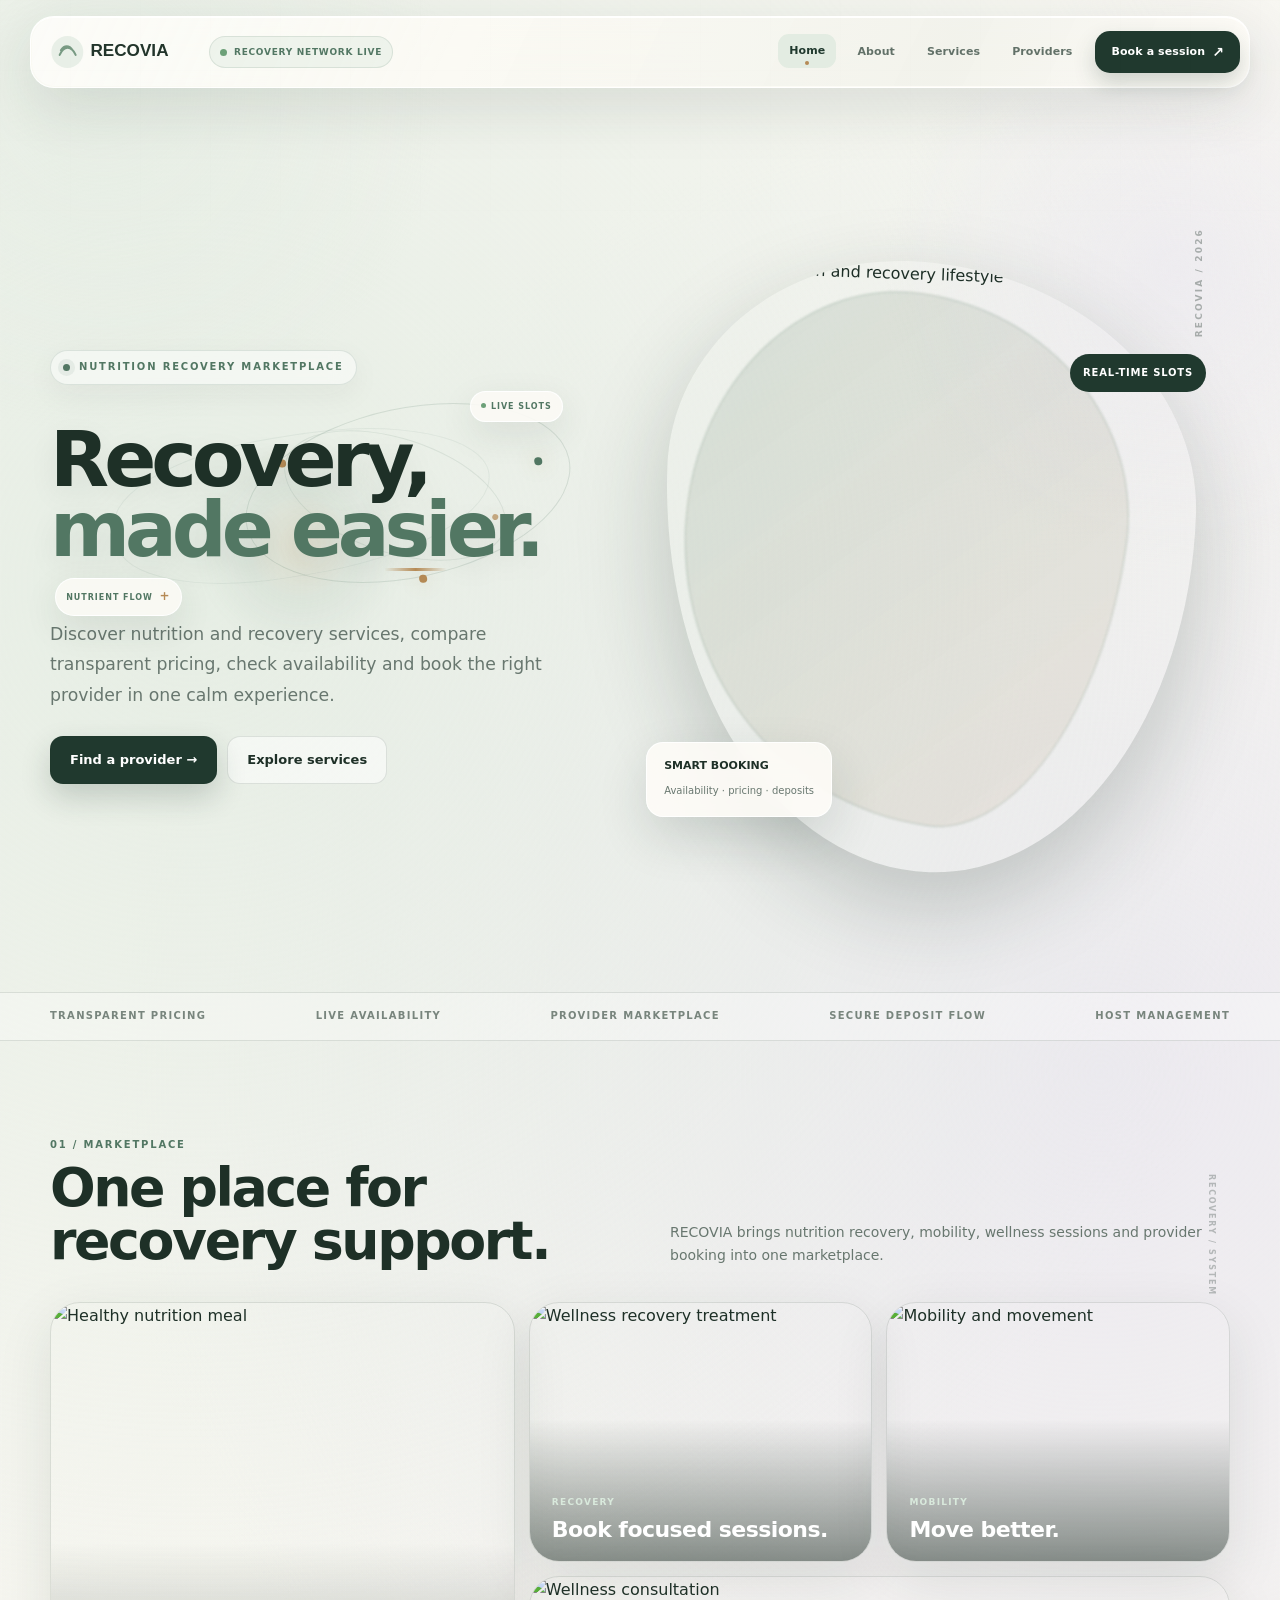
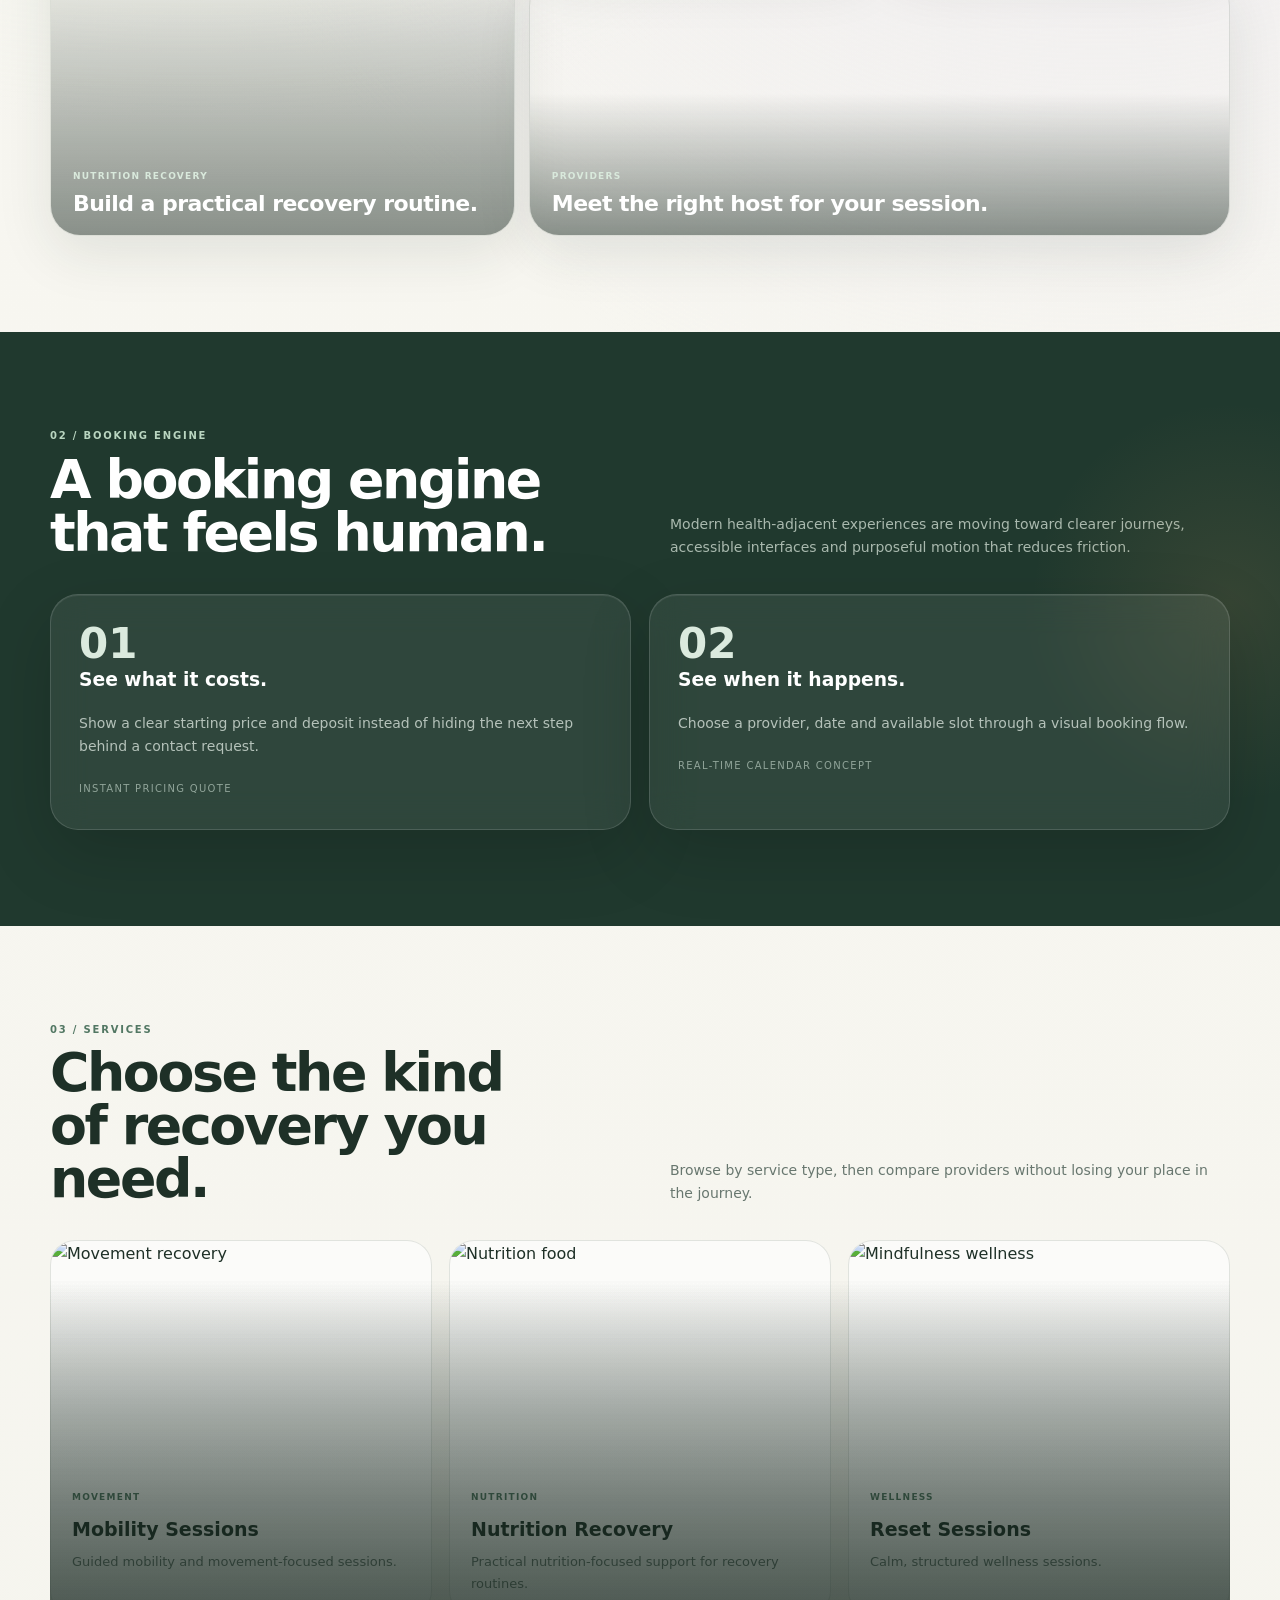
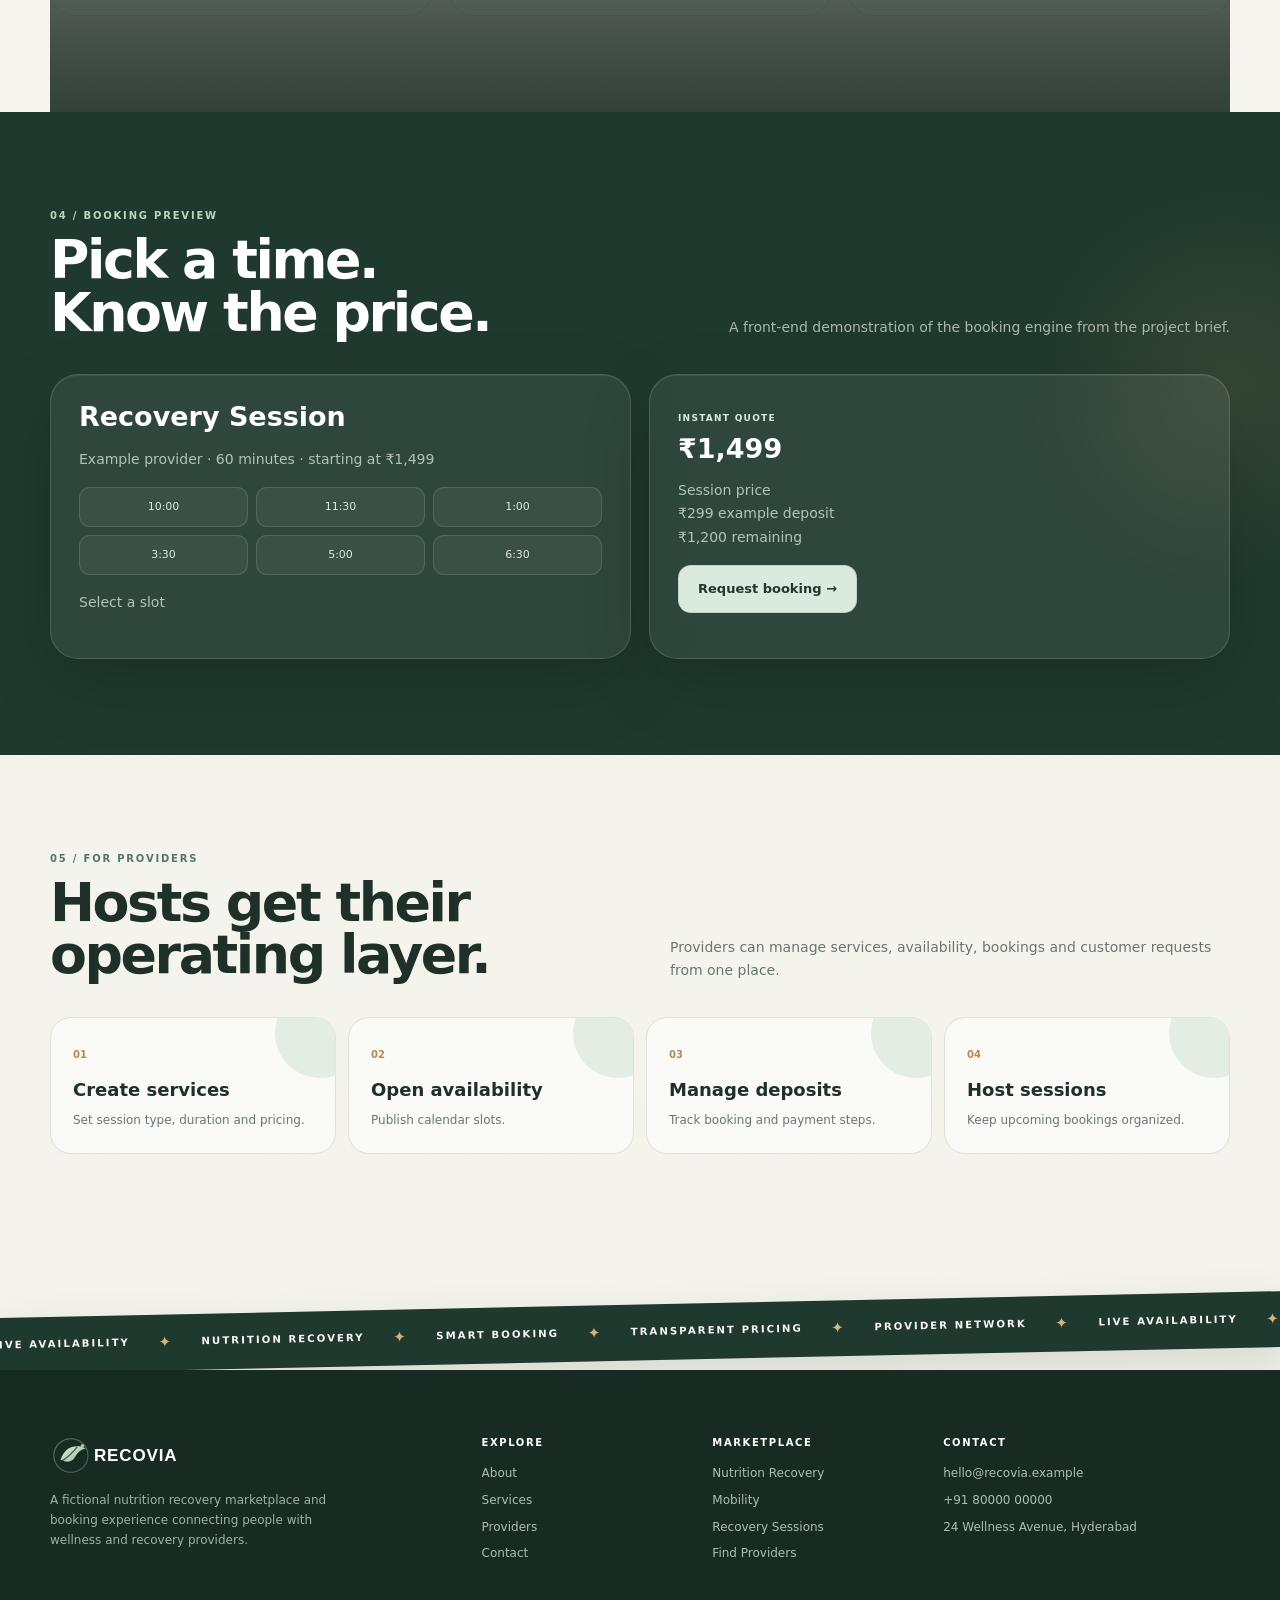
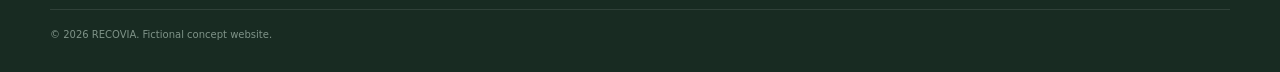
==== index.html @ e2fbcbd9 "first commit" ====
<!doctype html><html lang="en"><head><meta charset="utf-8"><meta name="viewport" content="width=device-width,initial-scale=1"><meta name="theme-color" content="#20392e"><link rel="icon" href="assets/favicon.svg"><link rel="stylesheet" href="assets/css/style.css"><title>RECOVIA — Nutrition Recovery Marketplace</title></head><body><header class="nav nav-modern"><a class="brand" href="index.html" aria-label="RECOVIA home"><img src="assets/logo.svg" alt="RECOVIA"></a><div class="nav-live"><span class="live-dot"></span><span>Recovery network live</span></div><button class="menu" aria-label="Open navigation" aria-expanded="false"><span></span><span></span><span></span></button><nav class="navlinks" aria-label="Primary navigation"><a href="index.html">Home</a><a href="about.html">About</a><a href="services.html">Services</a><a href="providers.html">Providers</a><a class="nav-cta" href="contact.html">Book a session <span>↗</span></a></nav></header><div class="scroll-progress" aria-hidden="true"><span></span></div><main>
<section class="container hero"><div class="hero-copy reveal"><div class="eyebrow">Nutrition Recovery Marketplace</div><div class="hero-title-wrap"><div class="h1-orbit orbit-one" aria-hidden="true"><i></i><i></i><i></i></div><div class="h1-orbit orbit-two" aria-hidden="true"><i></i><i></i></div><div class="h1-glow" aria-hidden="true"></div><div class="h1-float float-one" aria-hidden="true"><span class="mini-pulse"></span>LIVE SLOTS</div><div class="h1-float float-two" aria-hidden="true">NUTRIENT FLOW <b>+</b></div><h1><span class="line"><span class="word">Recovery,</span></span><span class="line"><span class="word">made <em>easier.</em></span></span></h1></div><p>Discover nutrition and recovery services, compare transparent pricing, check availability and book the right provider in one calm experience.</p><div class="actions"><a class="btn btn-primary" href="providers.html">Find a provider →</a><a class="btn btn-secondary" href="services.html">Explore services</a></div></div><div class="hero-visual reveal"><img class="hero-photo" src="https://images.unsplash.com/photo-1490645935967-10de6ba17061?auto=format&fit=crop&w=1800&q=88" alt="Healthy nutrition and recovery lifestyle"><div class="hero-badge"><b>SMART BOOKING</b><small>Availability · pricing · deposits</small></div><div class="hero-pill">REAL-TIME SLOTS</div></div></section>
<div class="trustbar"><div class="container trustrow"><span>Transparent pricing</span><span>Live availability</span><span>Provider marketplace</span><span>Secure deposit flow</span><span>Host management</span></div></div>
<section class="section container"><div class="section-head reveal"><div><div class="kicker">01 / Marketplace</div><h2>One place for<br>recovery support.</h2></div><p>RECOVIA brings nutrition recovery, mobility, wellness sessions and provider booking into one marketplace.</p></div><div class="bento"><article class="bento-card reveal"><img src="https://images.unsplash.com/photo-1512621776951-a57141f2eefd?auto=format&fit=crop&w=1500&q=88" alt="Healthy nutrition meal"><div class="bento-content"><span>NUTRITION RECOVERY</span><h3>Build a practical recovery routine.</h3></div></article><article class="bento-card reveal"><img src="https://images.unsplash.com/photo-1540555700478-4be289fbecef?auto=format&fit=crop&w=1500&q=88" alt="Wellness recovery treatment"><div class="bento-content"><span>RECOVERY</span><h3>Book focused sessions.</h3></div></article><article class="bento-card reveal"><img src="https://images.unsplash.com/photo-1518611012118-696072aa579a?auto=format&fit=crop&w=1500&q=88" alt="Mobility and movement"><div class="bento-content"><span>MOBILITY</span><h3>Move better.</h3></div></article><article class="bento-card reveal"><img src="https://images.unsplash.com/photo-1556761175-b413da4baf72?auto=format&fit=crop&w=1500&q=88" alt="Wellness consultation"><div class="bento-content"><span>PROVIDERS</span><h3>Meet the right host for your session.</h3></div></article></div></section>
<section class="section glass-section"><div class="container"><div class="section-head reveal"><div><div class="kicker">02 / Booking engine</div><h2>A booking engine<br>that feels human.</h2></div><p>Modern health-adjacent experiences are moving toward clearer journeys, accessible interfaces and purposeful motion that reduces friction.</p></div><div class="quote-grid"><article class="quote glass reveal"><strong>01</strong><h3>See what it costs.</h3><p>Show a clear starting price and deposit instead of hiding the next step behind a contact request.</p><small>Instant pricing quote</small></article><article class="quote glass reveal"><strong>02</strong><h3>See when it happens.</h3><p>Choose a provider, date and available slot through a visual booking flow.</p><small>Real-time calendar concept</small></article></div></div></section>
<section class="section container"><div class="section-head reveal"><div><div class="kicker">03 / Services</div><h2>Choose the kind<br>of recovery you need.</h2></div><p>Browse by service type, then compare providers without losing your place in the journey.</p></div><div class="service-grid"><article class="service reveal"><img src="https://images.unsplash.com/photo-1544367567-0f2fcb009e0b?auto=format&fit=crop&w=1500&q=88" alt="Movement recovery"><div class="service-body"><span class="tag">MOVEMENT</span><h3>Mobility Sessions</h3><p>Guided mobility and movement-focused sessions.</p></div></article><article class="service reveal"><img src="https://images.unsplash.com/photo-1498837167922-ddd27525d352?auto=format&fit=crop&w=1500&q=88" alt="Nutrition food"><div class="service-body"><span class="tag">NUTRITION</span><h3>Nutrition Recovery</h3><p>Practical nutrition-focused support for recovery routines.</p></div></article><article class="service reveal"><img src="https://images.unsplash.com/photo-1506126613408-eca07ce68773?auto=format&fit=crop&w=1500&q=88" alt="Mindfulness wellness"><div class="service-body"><span class="tag">WELLNESS</span><h3>Reset Sessions</h3><p>Calm, structured wellness sessions.</p></div></article></div></section>
<section class="section glass-section"><div class="container"><div class="section-head reveal"><div><div class="kicker">04 / Booking preview</div><h2>Pick a time.<br>Know the price.</h2></div><p>A front-end demonstration of the booking engine from the project brief.</p></div><div class="booking"><div class="booking-card glass reveal"><h3>Recovery Session</h3><p>Example provider · 60 minutes · starting at ₹1,499</p><div class="slot-grid"><button class="slot" data-time="10:00 AM">10:00</button><button class="slot" data-time="11:30 AM">11:30</button><button class="slot" data-time="1:00 PM">1:00</button><button class="slot" data-time="3:30 PM">3:30</button><button class="slot" data-time="5:00 PM">5:00</button><button class="slot" data-time="6:30 PM">6:30</button></div><p data-selected-slot>Select a slot</p></div><div class="booking-card glass reveal"><span class="tag" style="color:#dbeade">INSTANT QUOTE</span><h3>₹1,499</h3><p>Session price<br>₹299 example deposit<br>₹1,200 remaining</p><a class="btn" style="background:#dbeade;color:#20392e" href="contact.html">Request booking →</a></div></div></div></section>
<section class="section container"><div class="section-head reveal"><div><div class="kicker">05 / For providers</div><h2>Hosts get their<br>operating layer.</h2></div><p>Providers can manage services, availability, bookings and customer requests from one place.</p></div><div class="process"><div class="process-card reveal"><b>01</b><h3>Create services</h3><p>Set session type, duration and pricing.</p></div><div class="process-card reveal"><b>02</b><h3>Open availability</h3><p>Publish calendar slots.</p></div><div class="process-card reveal"><b>03</b><h3>Manage deposits</h3><p>Track booking and payment steps.</p></div><div class="process-card reveal"><b>04</b><h3>Host sessions</h3><p>Keep upcoming bookings organized.</p></div></div></section><section class="motion-ticker" aria-label="RECOVIA marketplace highlights"><div class="ticker-track"><span>LIVE AVAILABILITY</span><b>✦</b><span>NUTRITION RECOVERY</span><b>✦</b><span>SMART BOOKING</span><b>✦</b><span>TRANSPARENT PRICING</span><b>✦</b><span>PROVIDER NETWORK</span><b>✦</b><span>LIVE AVAILABILITY</span><b>✦</b><span>NUTRITION RECOVERY</span><b>✦</b><span>SMART BOOKING</span><b>✦</b><span>TRANSPARENT PRICING</span><b>✦</b></div></section></main><footer class="footer"><div class="container footer-grid"><div><img src="assets/logo-footer.svg" alt="RECOVIA"><p>A fictional nutrition recovery marketplace and booking experience connecting people with wellness and recovery providers.</p></div><div><h4>Explore</h4><a href="about.html">About</a><a href="services.html">Services</a><a href="providers.html">Providers</a><a href="contact.html">Contact</a></div><div><h4>Marketplace</h4><a href="services.html">Nutrition Recovery</a><a href="services.html">Mobility</a><a href="services.html">Recovery Sessions</a><a href="providers.html">Find Providers</a></div><div><h4>Contact</h4><a href="mailto:hello@recovia.example">hello@recovia.example</a><a href="tel:+918000000000">+91 80000 00000</a><a href="contact.html">24 Wellness Avenue, Hyderabad</a></div></div><div class="container copyright">© 2026 RECOVIA. Fictional concept website.</div></footer><script src="assets/js/app.js"></script></body></html>
---- assets/css/style.css ----
:root{--ink:#1e3027;--muted:#68776f;--paper:#f7f6f0;--white:#fffdf8;--sage:#dfeadf;--green:#527763;--deep:#20392e;--gold:#b58a55;--lav:#e8e5ef;--line:rgba(30,48,39,.12);--shadow:0 24px 70px rgba(43,58,49,.14)}
*{box-sizing:border-box;margin:0;padding:0}html{scroll-behavior:smooth}body{font-family:Inter,system-ui,sans-serif;background:var(--paper);color:var(--ink);line-height:1.65;overflow-x:hidden}body:before{content:"";position:fixed;inset:0;z-index:-1;background:radial-gradient(circle at 8% 10%,#dfeadf66,transparent 24%),radial-gradient(circle at 92% 30%,#e8e5ef88,transparent 22%)}a{text-decoration:none;color:inherit}img{display:block;max-width:100%}button,input,textarea{font:inherit}.container{width:min(1180px,calc(100% - 40px));margin:auto}
main{padding-top:112px}.hero{min-height:calc(100vh - 112px);display:grid;grid-template-columns:.93fr 1.07fr;align-items:center;gap:55px;padding:48px 0 72px}.eyebrow,.kicker{font-size:10px;letter-spacing:.18em;text-transform:uppercase;font-weight:900;color:var(--green)}.eyebrow{display:inline-flex;gap:8px;align-items:center;margin-bottom:18px}.eyebrow:before{content:"";width:27px;height:1px;background:var(--gold)}.hero h1{font-size:clamp(46px,6vw,79px);line-height:.93;letter-spacing:-.065em;font-weight:900;max-width:620px}.hero h1 .line{display:block;overflow:hidden}.hero h1 .line span{display:inline-block;animation:wordIn 1s cubic-bezier(.18,.78,.24,1) both}.hero h1 .line:nth-child(2) span{animation-delay:.12s;color:var(--green)}@keyframes wordIn{from{opacity:0;transform:translateY(90px) rotateX(-35deg)}to{opacity:1;transform:none}}.hero-copy>p{max-width:560px;color:var(--muted);font-size:16px;margin:23px 0 26px}.actions{display:flex;gap:10px;flex-wrap:wrap}.btn{min-height:48px;border:1px solid var(--line);border-radius:13px;padding:0 19px;display:inline-flex;align-items:center;justify-content:center;font-size:13px;font-weight:850;cursor:pointer;transition:.28s}.btn-primary{background:var(--deep);color:#fff;box-shadow:0 13px 30px #20392e33}.btn-secondary{background:#ffffff88}.btn:hover{transform:translateY(-3px);box-shadow:0 15px 32px #2b3a311f}
.hero-visual{height:570px;position:relative;display:flex;align-items:center;justify-content:center}.hero-photo{width:79%;height:520px;object-fit:cover;border-radius:42% 42% 18px 18px;box-shadow:var(--shadow);transform:rotate(2deg);animation:heroFloat 6s ease-in-out infinite}.hero-visual:before{content:"";position:absolute;width:73%;height:86%;border:1px solid #52776340;border-radius:42% 42% 18px 18px;transform:rotate(-5deg);animation:frameFloat 7s ease-in-out infinite}.hero-badge{position:absolute;left:3%;bottom:55px;background:#fffdf8d9;backdrop-filter:blur(16px);border:1px solid #ffffffdd;padding:14px 17px;border-radius:17px;box-shadow:var(--shadow);animation:badgeFloat 5s ease-in-out infinite}.hero-badge b{display:block;font-size:11px}.hero-badge small{color:var(--muted);font-size:10px}.hero-pill{position:absolute;right:4%;top:15%;padding:11px 13px;border-radius:999px;background:var(--deep);color:#fff;font-size:10px;font-weight:800;letter-spacing:.08em;animation:badgeFloat 5s ease-in-out infinite reverse}@keyframes heroFloat{50%{transform:rotate(-1deg) translateY(-10px) scale(1.012)}}@keyframes frameFloat{50%{transform:rotate(2deg) translateY(7px)}}@keyframes badgeFloat{50%{transform:translateY(-9px)}}
.trustbar{border-block:1px solid var(--line);padding:15px 0;background:#ffffff4d}.trustrow{display:flex;justify-content:space-between;gap:20px;flex-wrap:wrap}.trustrow span{font-size:10px;letter-spacing:.13em;text-transform:uppercase;color:#78857d;font-weight:850}
.section{padding:96px 0;position:relative}.section-head{display:flex;justify-content:space-between;align-items:end;gap:35px;margin-bottom:35px}.section h2{font-size:clamp(31px,4.2vw,55px);line-height:.98;letter-spacing:-.055em;margin-top:9px}.section-head p{max-width:460px;color:var(--muted);font-size:14px}
.bento{display:grid;grid-template-columns:1.15fr .85fr .85fr;grid-template-rows:260px 260px;gap:15px}.bento-card{position:relative;border-radius:27px;overflow:hidden;border:1px solid var(--line);box-shadow:0 16px 50px #2b3a3114;transition:.5s}.bento-card:first-child{grid-row:span 2}.bento-card:nth-child(4){grid-column:2/4}.bento-card img{width:100%;height:100%;object-fit:cover;transition:.8s}.bento-card:hover img{transform:scale(1.065)}.bento-card:after{content:"";position:absolute;inset:0;background:linear-gradient(180deg,transparent 30%,#14251db8)}.bento-content{position:absolute;z-index:2;left:22px;right:22px;bottom:20px;color:white}.bento-content span,.tag{font-size:9px;letter-spacing:.14em;font-weight:900}.bento-content span{color:#d9e9dc}.bento-content h3{font-size:22px;line-height:1.05;margin-top:5px}.bento-card:hover{transform:translateY(-6px)}
.glass-section{background:var(--deep);color:white;overflow:hidden}.glass-section .kicker{color:#b9d5c0}.glass-section .section-head p{color:#a9b9ae}.glass{border:1px solid #ffffff24;background:#ffffff12;backdrop-filter:blur(18px);border-radius:28px;box-shadow:inset 0 1px #ffffff14,0 24px 70px #00000029}.quote-grid,.booking{display:grid;grid-template-columns:1fr 1fr;gap:18px}.quote,.booking-card{padding:28px}.quote strong{font-size:42px;display:block;color:#dbeade;line-height:1}.quote p,.booking-card p{color:#b5c2ba;font-size:14px;margin:16px 0}.quote small{color:#91a59a;font-size:10px;text-transform:uppercase;letter-spacing:.13em}.booking-card h3{font-size:27px;line-height:1.05}.slot-grid{display:grid;grid-template-columns:repeat(3,1fr);gap:8px}.slot{border:1px solid #ffffff22;background:#ffffff0d;color:#dfe8e1;border-radius:11px;padding:10px;text-align:center;font-size:11px;cursor:pointer;transition:.25s}.slot:hover,.slot.selected{background:#dbeade;color:var(--deep);border-color:#dbeade;transform:translateY(-2px)}
.service-grid,.provider-grid{display:grid;grid-template-columns:repeat(3,1fr);gap:17px}.service,.provider{overflow:hidden;border-radius:25px;border:1px solid var(--line);background:#ffffff99;transition:.38s}.service:hover,.provider:hover{transform:translateY(-7px);box-shadow:var(--shadow)}.service img,.provider img{width:100%;height:220px;object-fit:cover;transition:.7s}.provider img{height:240px}.service:hover img,.provider:hover img{transform:scale(1.045)}.service-body,.provider-body{padding:21px}.service-body h3,.provider h3{font-size:19px}.service-body p,.provider-body p{font-size:13px;color:var(--muted);margin-top:6px}.tag{display:inline-flex;color:var(--green);margin-bottom:9px}.provider-top{display:flex;justify-content:space-between;gap:10px}.rating{font-size:11px;color:var(--gold);font-weight:900}.chips{display:flex;gap:6px;flex-wrap:wrap}.chip{padding:5px 8px;border-radius:999px;background:var(--sage);color:var(--green);font-size:9px;font-weight:850}
.process{display:grid;grid-template-columns:repeat(4,1fr);gap:12px}.process-card{padding:22px;border:1px solid var(--line);border-radius:21px;background:#ffffff88}.process-card b{color:var(--gold);font-size:10px}.process-card h3{font-size:18px;margin:9px 0 6px}.process-card p{color:var(--muted);font-size:12px}
.page-hero{padding:62px 0 70px;text-align:center;position:relative}.page-hero h1{font-size:clamp(43px,6vw,73px);line-height:.94;letter-spacing:-.06em}.page-hero h1 em{font-style:normal;color:var(--green)}.page-hero p{max-width:650px;margin:18px auto 0;color:var(--muted);font-size:15px}.quote-large{display:grid;grid-template-columns:1.1fr .9fr;gap:22px;align-items:stretch}.quote-photo{min-height:400px;border-radius:30px;overflow:hidden}.quote-photo img{width:100%;height:100%;object-fit:cover}.quote-copy{padding:35px}.quote-copy blockquote{font-size:29px;line-height:1.1;letter-spacing:-.04em}.quote-copy p{color:var(--muted);font-size:13px;margin:18px 0}
.contact-grid{display:grid;grid-template-columns:.8fr 1.2fr;gap:20px}.contact-box,.form-box{background:#ffffff99;border:1px solid var(--line);border-radius:26px;padding:28px}.contact-item{padding:17px 0;border-bottom:1px solid var(--line)}.contact-item:last-child{border:0}.contact-item small{display:block;color:var(--green);font-size:9px;text-transform:uppercase;letter-spacing:.15em;font-weight:900}.contact-item p{font-size:13px;margin-top:3px}.form{display:grid;grid-template-columns:1fr 1fr;gap:12px}.field{display:grid;gap:6px}.field.full{grid-column:1/-1}.field label{font-size:11px;font-weight:800}.field input,.field textarea{width:100%;border:1px solid var(--line);background:#fffdf8;border-radius:12px;padding:12px 13px;color:var(--ink);outline:none;font-size:13px}.field textarea{min-height:140px;resize:vertical}.field input:focus,.field textarea:focus{border-color:var(--green);box-shadow:0 0 0 3px #5277631a}.map{height:290px;margin-top:20px;border-radius:24px;overflow:hidden;border:1px solid var(--line)}.map iframe{width:100%;height:100%;border:0;filter:saturate(.7)}
.footer{background:#182b22;color:#fff;padding:65px 0 28px;position:relative;overflow:hidden}.footer-grid{display:grid;grid-template-columns:1.4fr .7fr .7fr 1fr;gap:30px;position:relative;z-index:2}.footer img{width:154px;height:auto;display:block;filter:none}.footer p{color:#9fb0a5;font-size:12px;max-width:300px;margin-top:15px}.footer h4{font-size:10px;text-transform:uppercase;letter-spacing:.16em;margin-bottom:13px}.footer a{display:block;color:#aebdb4;font-size:12px;margin:7px 0}.footer a:hover{color:white}.copyright{border-top:1px solid #ffffff1a;margin-top:38px;padding-top:17px;color:#7f9388;font-size:10px;position:relative;z-index:2}12%{opacity:.6}55%{transform:translate(25px,-430px) scale(1)}100%{transform:translate(-35px,-760px) scale(1.15);opacity:0}}
.reveal{opacity:0;transform:translateY(35px);transition:opacity .8s cubic-bezier(.2,.8,.2,1),transform .8s cubic-bezier(.2,.8,.2,1)}.reveal.visible{opacity:1;transform:none}.from-left{transform:translateX(-65px)}.from-right{transform:translateX(65px)}.from-left.visible,.from-right.visible{transform:none}.notice{display:none;margin-top:12px;padding:11px;border-radius:10px;background:var(--sage);color:var(--green);font-size:12px}
@media(max-width:950px){.navlinks{display:none;position:absolute;top:78px;left:0;right:0;flex-direction:column;align-items:stretch;padding:9px;background:#fffdf8f5;backdrop-filter:blur(18px);border:1px solid var(--line);border-radius:18px}.navlinks.open{display:flex;animation:drop .3s ease}.navlinks a{text-align:center}.menu{display:block}.hero{grid-template-columns:1fr;gap:10px}.hero-visual{height:450px}.bento{grid-template-columns:1fr 1fr;grid-template-rows:260px 220px 220px}.bento-card:first-child{grid-row:span 2}.bento-card:nth-child(4){grid-column:1/3}.service-grid,.provider-grid{grid-template-columns:1fr 1fr}.booking,.quote-large{grid-template-columns:1fr}.process{grid-template-columns:1fr 1fr}.footer-grid{grid-template-columns:1fr 1fr}.contact-grid{grid-template-columns:1fr 1fr}@keyframes drop{from{opacity:0;transform:translateY(-8px) scale(.98)}to{opacity:1;transform:none}}}
@media(max-width:620px){.container{width:calc(100% - 26px)}.nav{height:62px;top:8px}.brand img{width:127px}.hero{padding-top:25px}.hero h1{font-size:clamp(41px,13vw,59px)}.hero-copy>p{font-size:14px}.hero-visual{height:350px}.hero-photo{height:320px;width:86%}.hero-badge{left:0;bottom:15px}.hero-pill{right:0;top:9%}.section{padding:70px 0}.section-head{display:block}.section-head p{margin-top:14px}.bento{grid-template-columns:1fr;grid-template-rows:300px 210px 210px 210px}.bento-card:first-child{grid-row:auto}.bento-card:nth-child(4){grid-column:auto}.quote-grid,.service-grid,.provider-grid,.process,.contact-grid{grid-template-columns:1fr}.slot-grid{grid-template-columns:repeat(2,1fr)}.quote-photo{min-height:300px}.form{grid-template-columns:1fr}.field.full{grid-column:auto}.footer-grid{grid-template-columns:1fr}.actions .btn{width:100%}.page-hero{padding:45px 0 55px}.page-hero h1{font-size:44px}.trustrow{justify-content:flex-start}.trustrow span{font-size:9px}}
@media(prefers-reduced-motion:reduce){*,*:before,*:after{animation-duration:.001ms!important;animation-iteration-count:1!important;scroll-behavior:auto!important;transition-duration:.001ms!important}}

/* 2026 TRENDING FLOATING NAVIGATION */
.nav{position:fixed;z-index:1000;top:16px;left:50%;transform:translateX(-50%);width:min(1220px,calc(100% - 30px));min-height:72px;padding:8px 9px 8px 18px;background:rgba(255,253,248,.76);backdrop-filter:blur(26px) saturate(145%);-webkit-backdrop-filter:blur(26px) saturate(145%);border:1px solid rgba(255,255,255,.9);border-radius:24px;display:flex;align-items:center;gap:18px;box-shadow:0 18px 60px rgba(30,48,39,.12),inset 0 1px 0 rgba(255,255,255,.9);transition:background .35s,box-shadow .35s,transform .35s}
.nav:before{content:"";position:absolute;inset:1px;border-radius:23px;pointer-events:none;background:linear-gradient(115deg,rgba(255,255,255,.55),transparent 35%,rgba(82,119,99,.08) 75%,transparent);opacity:.8}
.nav:hover{box-shadow:0 22px 70px rgba(30,48,39,.16),inset 0 1px 0 rgba(255,255,255,.95)}
.brand{position:relative;z-index:2;display:flex;align-items:center;flex:0 0 auto}.brand img{width:142px;display:block}
.nav-live{position:relative;z-index:2;display:inline-flex;align-items:center;gap:7px;padding:8px 10px;border:1px solid rgba(82,119,99,.14);border-radius:999px;background:rgba(223,234,223,.48);color:#527763;font-size:9px;font-weight:900;letter-spacing:.08em;text-transform:uppercase;white-space:nowrap}.live-dot{width:7px;height:7px;border-radius:50%;background:#6ca078;box-shadow:0 0 0 0 rgba(108,160,120,.45);animation:livePulse 1.8s infinite}@keyframes livePulse{70%{box-shadow:0 0 0 7px rgba(108,160,120,0)}100%{box-shadow:0 0 0 0 rgba(108,160,120,0)}}
.navlinks{position:relative;z-index:2;margin-left:auto;display:flex;align-items:center;gap:4px}.navlinks a{position:relative;isolation:isolate;display:inline-flex;align-items:center;gap:7px;padding:11px 14px;border-radius:14px;color:#627168;font-size:11px;font-weight:850;letter-spacing:.01em;transition:color .25s,background .25s,transform .25s}.navlinks a:before{content:"";position:absolute;inset:3px;border-radius:11px;background:rgba(223,234,223,.82);transform:scale(.72);opacity:0;transition:.28s cubic-bezier(.2,.8,.2,1);z-index:-1}.navlinks a:hover,.navlinks a.active{color:var(--deep)!important;transform:translateY(-1px)}.navlinks a:hover:before,.navlinks a.active:before{transform:scale(1);opacity:1}.navlinks a:after{content:"";position:absolute;left:50%;bottom:6px;width:4px;height:4px;border-radius:50%;background:var(--gold);transform:translateX(-50%) scale(0);transition:.28s}.navlinks a:hover:after,.navlinks a.active:after{transform:translateX(-50%) scale(1)}
.navlinks .nav-cta{margin-left:5px;color:#fff!important;padding:12px 16px;border-radius:15px;background:var(--deep);color:#fff;box-shadow:0 10px 22px rgba(32,57,46,.2);overflow:hidden}.navlinks .nav-cta:before{inset:0;background:linear-gradient(110deg,transparent 20%,rgba(255,255,255,.15) 50%,transparent 80%);transform:translateX(-120%);opacity:1}.navlinks .nav-cta:hover:before{transform:translateX(120%);transition:transform .65s}.navlinks .nav-cta:hover{color:#fff!important}.navlinks .nav-cta:after{display:none}.nav-cta span{font-size:14px;line-height:1;transition:transform .25s}.nav-cta:hover span{transform:translate(2px,-2px)}
.menu{position:relative;z-index:3;display:none;width:43px;height:43px;border:1px solid var(--line);border-radius:13px;background:rgba(255,255,255,.72);cursor:pointer;padding:10px}.menu span{display:block;width:20px;height:1.5px;background:var(--deep);margin:4px auto;transition:.3s}.menu.open span:nth-child(1){transform:translateY(5.5px) rotate(45deg)}.menu.open span:nth-child(2){opacity:0;transform:scaleX(0)}.menu.open span:nth-child(3){transform:translateY(-5.5px) rotate(-45deg)}
/* Hero motion system: orbiting recovery signals + content-aware motion */
.hero-title-wrap{position:relative;width:min(700px,100%);isolation:isolate}.hero-title-wrap h1{position:relative;z-index:3}.hero-title-wrap h1 em{font-style:normal;color:var(--green);display:inline-block;position:relative}.hero-title-wrap h1 em:after{content:"";position:absolute;left:0;right:0;bottom:-5px;height:3px;border-radius:9px;background:linear-gradient(90deg,transparent,var(--gold),transparent);transform:scaleX(.25);animation:underlineBreath 2.8s ease-in-out infinite}@keyframes underlineBreath{50%{transform:scaleX(1);opacity:.65}}
.h1-glow{position:absolute;width:210px;height:210px;left:28%;top:20%;border-radius:50%;background:radial-gradient(circle,rgba(181,138,85,.16),rgba(82,119,99,.07) 38%,transparent 70%);filter:blur(6px);animation:glowDrift 7s ease-in-out infinite;z-index:-1}@keyframes glowDrift{50%{transform:translate(70px,-24px) scale(1.2);opacity:.65}}
.h1-orbit{position:absolute;z-index:1;border:1px solid rgba(82,119,99,.17);border-radius:50%;pointer-events:none}.h1-orbit i{position:absolute;width:8px;height:8px;border-radius:50%;background:var(--gold);box-shadow:0 0 18px rgba(181,138,85,.35)}.orbit-one{width:330px;height:170px;right:0;top:5px;transform:rotate(-12deg);animation:orbitTilt 9s linear infinite}.orbit-one i:nth-child(1){left:13%;top:15%}.orbit-one i:nth-child(2){right:8%;top:45%;background:var(--green)}.orbit-one i:nth-child(3){left:48%;bottom:-4%}.orbit-two{width:230px;height:115px;right:12%;top:35px;transform:rotate(18deg);opacity:.7;animation:orbitTilt 7s linear infinite reverse}.orbit-two i:first-child{right:4%;top:38%;width:6px;height:6px}.orbit-two i:last-child{left:25%;bottom:-3%;width:5px;height:5px;background:var(--green)}@keyframes orbitTilt{50%{transform:rotate(10deg) translateY(-8px)}100%{transform:rotate(-12deg)}}
.h1-float{position:absolute;z-index:4;padding:8px 10px;border:1px solid rgba(255,255,255,.9);border-radius:999px;background:rgba(255,253,248,.74);backdrop-filter:blur(14px);box-shadow:0 12px 35px rgba(43,58,49,.1);font-size:8px;letter-spacing:.12em;font-weight:900;color:var(--green);white-space:nowrap}.float-one{right:2%;top:-12px;animation:floatA 4.8s ease-in-out infinite}.float-two{left:1%;bottom:-20px;animation:floatB 5.6s ease-in-out infinite}.float-two b{font-size:12px;margin-left:3px;color:var(--gold)}.mini-pulse{display:inline-block;width:5px;height:5px;background:#6ca078;border-radius:50%;margin-right:5px;vertical-align:1px;animation:livePulse 1.5s infinite}@keyframes floatA{50%{transform:translateY(-10px) rotate(2deg)}}@keyframes floatB{50%{transform:translateY(8px) rotate(-2deg)}}
.hero h1 .line .word{will-change:transform;animation:heroWordIn 1s cubic-bezier(.18,.78,.24,1) both}.hero h1 .line:nth-child(2) .word{animation-delay:.14s}@keyframes heroWordIn{0%{opacity:0;transform:translateY(100%) rotateX(-35deg) scale(.96);filter:blur(8px)}65%{opacity:1;transform:translateY(-5%) rotateX(2deg) scale(1.01);filter:blur(0)}100%{opacity:1;transform:none}}
@media(max-width:950px){.nav-live{display:none}.nav{width:calc(100% - 24px);top:9px;min-height:64px;padding:7px 8px 7px 14px;border-radius:20px}.brand img{width:130px}.menu{display:block;margin-left:auto}.navlinks{display:none;position:absolute;top:73px;left:0;right:0;margin:0;padding:8px;background:rgba(255,253,248,.9);backdrop-filter:blur(22px);border:1px solid rgba(255,255,255,.9);border-radius:19px;box-shadow:0 20px 55px rgba(30,48,39,.15);flex-direction:column;align-items:stretch;gap:3px}.navlinks.open{display:flex;animation:navDrop .32s cubic-bezier(.2,.8,.2,1)}.navlinks a{justify-content:center;padding:12px}.navlinks .nav-cta{margin:4px 0 0}.navlinks a:before{inset:2px}@keyframes navDrop{from{opacity:0;transform:translateY(-10px) scale(.98)}to{opacity:1;transform:none}}.hero-title-wrap{width:100%}.orbit-one{right:-3%;width:260px;height:140px}.orbit-two{right:6%;width:190px;height:95px}.float-one{right:0;top:-14px}.float-two{left:0;bottom:-18px}}
@media(max-width:620px){.nav{width:calc(100% - 16px);border-radius:18px}.brand img{width:122px}.menu{width:40px;height:40px}.navlinks{top:68px}.hero-title-wrap{padding-bottom:14px}.h1-glow{width:150px;height:150px;left:25%;top:25%}.orbit-one{width:190px;height:105px;right:-4%;top:8px}.orbit-two{width:150px;height:80px;right:8%;top:25px}.orbit-one i,.orbit-two i{width:5px;height:5px}.float-one{font-size:7px;top:-20px}.float-two{font-size:7px;bottom:-12px}.hero h1 .line .word{animation-duration:.85s}}
@media(prefers-reduced-motion:reduce){.h1-orbit,.h1-glow,.h1-float,.hero h1 .line .word,.hero-title-wrap h1 em:after,.live-dot{animation:none!important}.hero h1 .line .word{opacity:1;transform:none;filter:none}}

/* =========================================================
   RECOVIA MOTION / EDITORIAL REFINEMENT — inspired by the
   expressive motion principles showcased at Adobe MAX 2026,
   reinterpreted for a nutrition + recovery marketplace.
   ========================================================= */
:root{--motion-ease:cubic-bezier(.16,1,.3,1);--motion-soft:cubic-bezier(.22,.8,.2,1)}
body{background-image:radial-gradient(circle at 15% 12%,rgba(223,234,223,.72),transparent 26%),radial-gradient(circle at 86% 22%,rgba(232,229,239,.75),transparent 25%),linear-gradient(180deg,#f8f7f2 0%,#f7f6f0 45%,#f3f3ec 100%)}
body:after{content:"";position:fixed;inset:0;pointer-events:none;z-index:9998;opacity:.045;background-image:linear-gradient(rgba(30,48,39,.12) 1px,transparent 1px),linear-gradient(90deg,rgba(30,48,39,.12) 1px,transparent 1px);background-size:70px 70px;mask-image:linear-gradient(to bottom,black,transparent 80%)}
.scroll-progress{position:fixed;z-index:1100;top:0;left:0;width:100%;height:3px;pointer-events:none;background:transparent}.scroll-progress span{display:block;width:0;height:100%;background:linear-gradient(90deg,var(--gold),var(--green),#9ebfa7);box-shadow:0 0 14px rgba(82,119,99,.35);transition:width .08s linear}
.nav{transition:top .45s var(--motion-ease),width .45s var(--motion-ease),min-height .45s var(--motion-ease),padding .45s var(--motion-ease),border-radius .45s var(--motion-ease),box-shadow .45s var(--motion-ease),background .45s var(--motion-ease)}
.nav.scrolled{top:9px;width:min(1080px,calc(100% - 32px));min-height:60px;padding-top:5px;padding-bottom:5px;border-radius:19px;background:rgba(255,253,248,.88);box-shadow:0 18px 55px rgba(30,48,39,.15)}
.nav.scrolled .brand img{width:128px}.nav.scrolled .navlinks a{padding-top:9px;padding-bottom:9px}
/* Editorial hero */
.hero{min-height:calc(100vh - 20px);align-items:center;padding-top:110px;padding-bottom:80px;position:relative}
.hero:before{content:"RECOVIA / 2026";position:absolute;top:116px;right:2%;font-size:9px;letter-spacing:.24em;font-weight:900;color:rgba(30,48,39,.34);writing-mode:vertical-rl;transform:rotate(180deg)}
.hero-copy{position:relative;z-index:4}.hero-copy .eyebrow{display:inline-flex;align-items:center;gap:9px;border:1px solid rgba(82,119,99,.16);background:rgba(255,255,255,.48);backdrop-filter:blur(12px);padding:8px 12px;border-radius:999px;box-shadow:0 10px 30px rgba(30,48,39,.05);animation:eyebrowIn .8s var(--motion-ease) both}.hero-copy .eyebrow:before{content:"";width:7px;height:7px;border-radius:50%;background:var(--green);box-shadow:0 0 0 5px rgba(82,119,99,.09);animation:livePulse 1.9s infinite}@keyframes eyebrowIn{from{opacity:0;transform:translateY(12px);filter:blur(6px)}to{opacity:1;transform:none;filter:none}}
.hero-title-wrap{padding:22px 0 30px}.hero h1{letter-spacing:-.065em;line-height:.92;text-wrap:balance}.hero h1 .line{display:block;overflow:visible}.hero h1 .word{transform-origin:left center;text-shadow:0 10px 30px rgba(30,48,39,.07)}
.hero-title-wrap:before{content:"";position:absolute;width:72%;height:72%;left:12%;top:16%;border:1px solid rgba(82,119,99,.08);border-radius:48% 52% 55% 45%;transform:rotate(-9deg);animation:morphRing 12s ease-in-out infinite;pointer-events:none}@keyframes morphRing{0%,100%{border-radius:48% 52% 55% 45%;transform:rotate(-9deg) scale(1)}50%{border-radius:55% 45% 44% 56%;transform:rotate(7deg) scale(1.04)}}
.hero-copy>p{max-width:620px;font-size:clamp(15px,1.35vw,18px);line-height:1.75}.actions{position:relative;z-index:5}.btn{transition:transform .35s var(--motion-ease),box-shadow .35s var(--motion-ease),background .35s ease}.btn:hover{transform:translateY(-4px);box-shadow:0 18px 38px rgba(30,48,39,.15)}.btn-primary{position:relative;overflow:hidden}.btn-primary:after{content:"";position:absolute;inset:-40%;background:linear-gradient(100deg,transparent 35%,rgba(255,255,255,.28) 50%,transparent 65%);transform:translateX(-70%) rotate(8deg);transition:transform .7s var(--motion-ease)}.btn-primary:hover:after{transform:translateX(70%) rotate(8deg)}
.hero-visual{position:relative;min-height:610px;perspective:1200px}.hero-visual:before{content:"";position:absolute;inset:5% 0 0 9%;border-radius:46% 54% 36% 64% / 45% 42% 58% 55%;background:linear-gradient(135deg,rgba(82,119,99,.15),rgba(181,138,85,.11));filter:blur(1px);animation:visualBlob 13s ease-in-out infinite;transform:rotate(8deg)}@keyframes visualBlob{50%{border-radius:60% 40% 52% 48% / 35% 58% 42% 65%;transform:rotate(-4deg) translateY(-10px)}}
.hero-photo{position:relative;z-index:2;width:88%;height:610px;object-fit:cover;border-radius:44% 56% 48% 52% / 35% 40% 60% 65%;transform:rotate(2deg);box-shadow:0 35px 90px rgba(30,48,39,.22);animation:heroPhotoFloat 7s ease-in-out infinite;transition:transform .6s var(--motion-ease),border-radius 1s var(--motion-ease);filter:saturate(.94) contrast(1.02)}@keyframes heroPhotoFloat{50%{transform:rotate(1deg) translateY(-10px)}}.hero-visual:hover .hero-photo{border-radius:48% 52% 40% 60% / 42% 35% 65% 58%;filter:saturate(1.03)}
.hero-badge{z-index:5;box-shadow:0 20px 50px rgba(30,48,39,.14);animation:badgeFloat 5s ease-in-out infinite}.hero-pill{z-index:5;animation:pillFloat 4.4s ease-in-out infinite}@keyframes badgeFloat{50%{transform:translateY(-9px) rotate(-1deg)}}@keyframes pillFloat{50%{transform:translateY(8px) rotate(1deg)}}
/* Motion ticker */
.motion-ticker{overflow:hidden;border-top:1px solid rgba(30,48,39,.1);border-bottom:1px solid rgba(30,48,39,.1);background:#20392e;color:#f7f6f0;transform:rotate(-1.2deg) scale(1.015);margin:55px 0 10px;padding:14px 0;box-shadow:0 18px 45px rgba(32,57,46,.14)}.ticker-track{width:max-content;display:flex;align-items:center;gap:28px;animation:tickerMove 30s linear infinite;text-transform:uppercase;font-size:10px;font-weight:900;letter-spacing:.2em;white-space:nowrap}.ticker-track b{color:#d7b37c;font-size:15px}@keyframes tickerMove{to{transform:translateX(-50%)}}
/* Scroll scenes */
.section{position:relative}.section:has(.bento):before{content:"RECOVERY / SYSTEM";position:absolute;right:1%;top:15%;writing-mode:vertical-rl;font-size:8px;letter-spacing:.22em;color:rgba(30,48,39,.28);font-weight:900}.section-head h2{letter-spacing:-.045em}.section-head h2 br{display:block}.section-head p{max-width:560px}.bento{gap:14px}.bento-card{border-radius:30px;overflow:hidden;box-shadow:0 18px 55px rgba(30,48,39,.1);transition:transform .7s var(--motion-ease),box-shadow .7s var(--motion-ease)}.bento-card:after,.service:after{content:"";position:absolute;inset:0;background:linear-gradient(180deg,transparent 45%,rgba(20,36,28,.62));opacity:.78;pointer-events:none}.bento-card img,.service img{transition:transform 1s var(--motion-ease),filter .8s ease}.bento-card:hover,.service:hover{box-shadow:0 28px 75px rgba(30,48,39,.17)}.bento-card:hover img,.service:hover img{transform:scale(1.08);filter:saturate(1.05)}.bento-content{z-index:3}.bento-content h3{letter-spacing:-.025em}
.glass-section{position:relative;overflow:hidden}.glass-section:before{content:"";position:absolute;width:420px;height:420px;right:-160px;top:10%;border-radius:50%;background:radial-gradient(circle,rgba(181,138,85,.15),transparent 67%);animation:ambient 10s ease-in-out infinite}@keyframes ambient{50%{transform:translate(-60px,30px) scale(1.2)}}.quote,.booking-card{transition:transform .5s var(--motion-ease),box-shadow .5s var(--motion-ease),border-color .5s ease}.quote:hover,.booking-card:hover{transform:translateY(-8px);box-shadow:0 28px 70px rgba(30,48,39,.14);border-color:rgba(82,119,99,.25)}
.process-card{position:relative;overflow:hidden;transition:transform .5s var(--motion-ease),background .5s ease}.process-card:before{content:"";position:absolute;width:90px;height:90px;border-radius:50%;right:-30px;top:-30px;background:rgba(223,234,223,.8);transition:transform .5s var(--motion-ease)}.process-card:hover:before{transform:scale(2.1)}.process-card>*{position:relative;z-index:1}
/* Inner pages become editorial motion posters */
.page-hero{position:relative;overflow:hidden;isolation:isolate;background:linear-gradient(135deg,#eaf0e8 0%,#f7f6f0 48%,#ece9f0 100%)}.page-hero:after{content:"";position:absolute;left:-5%;right:-5%;bottom:-45%;height:75%;background:radial-gradient(ellipse at center,rgba(82,119,99,.13),transparent 68%);animation:pageGlow 9s ease-in-out infinite;z-index:-1}@keyframes pageGlow{50%{transform:translateX(8%) scale(1.1)}}.page-hero-orbit{position:absolute;border:1px solid rgba(82,119,99,.16);border-radius:50%;pointer-events:none;z-index:-1}.orbit-a{width:480px;height:230px;right:-90px;top:20px;transform:rotate(-14deg);animation:pageOrbit 11s linear infinite}.orbit-b{width:320px;height:160px;left:-100px;bottom:-30px;transform:rotate(18deg);animation:pageOrbit 8s linear infinite reverse}.page-hero-orbit:before,.page-hero-orbit:after{content:"";position:absolute;width:8px;height:8px;border-radius:50%;background:var(--gold);box-shadow:0 0 22px rgba(181,138,85,.4)}.page-hero-orbit:before{left:15%;top:0}.page-hero-orbit:after{right:8%;bottom:5%;background:var(--green)}@keyframes pageOrbit{50%{transform:rotate(18deg) translateY(-12px)}100%{transform:rotate(-14deg)}}.page-hero-noise{position:absolute;inset:0;opacity:.035;z-index:-1;background-image:radial-gradient(#20392e .6px,transparent .6px);background-size:9px 9px}.page-hero h1{letter-spacing:-.055em}.page-hero h1 em{display:inline-block;animation:pageWord .9s var(--motion-ease) .12s both}@keyframes pageWord{from{opacity:0;transform:translateY(25px) skewY(3deg);filter:blur(7px)}to{opacity:1;transform:none;filter:none}}
/* Accessibility + mobile */
@media(max-width:950px){.hero{min-height:auto;padding-top:120px}.hero:before{display:none}.hero-visual{min-height:500px}.hero-photo{height:500px}.motion-ticker{margin-top:30px}.nav.scrolled{width:calc(100% - 24px)}}
@media(max-width:620px){body:after{background-size:48px 48px;opacity:.025}.hero{padding-top:105px;padding-bottom:55px}.hero-title-wrap{padding-top:17px}.hero h1{font-size:clamp(43px,14vw,62px);line-height:.94}.hero-visual{min-height:390px}.hero-photo{height:390px;width:92%}.hero-copy>p{font-size:14px;line-height:1.7}.motion-ticker{margin-top:10px;padding:11px 0}.ticker-track{font-size:8px;gap:20px}.page-hero-orbit{opacity:.65}.orbit-a{width:300px;height:145px;right:-110px}.orbit-b{width:220px;height:110px;left:-110px}.section:has(.bento):before{display:none}}
@media(prefers-reduced-motion:reduce){.nav,.hero-photo,.hero-title-wrap:before,.motion-ticker,.glass-section:before,.page-hero:after,.page-hero-orbit,.page-hero h1 em,.process-card:before{animation:none!important;transition:none!important}.ticker-track{animation:none!important;transform:none}.scroll-progress{display:none}}
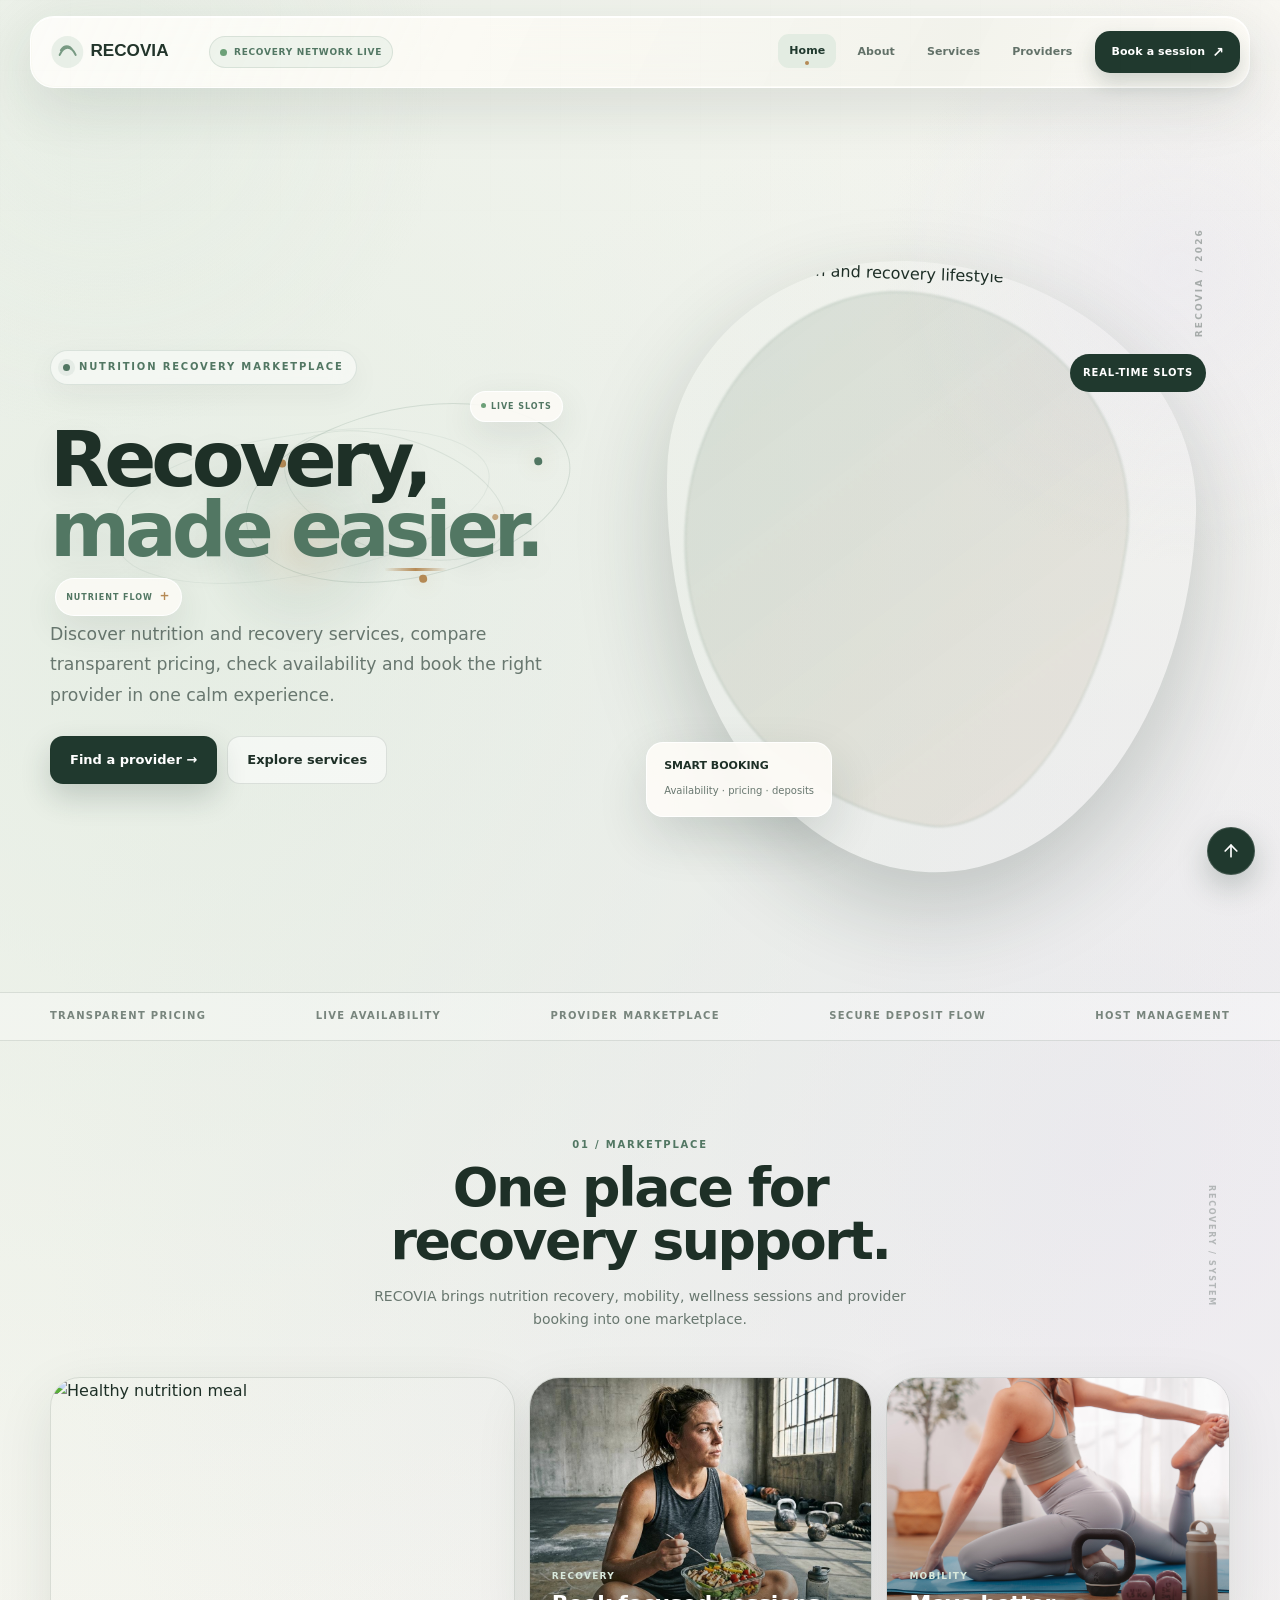
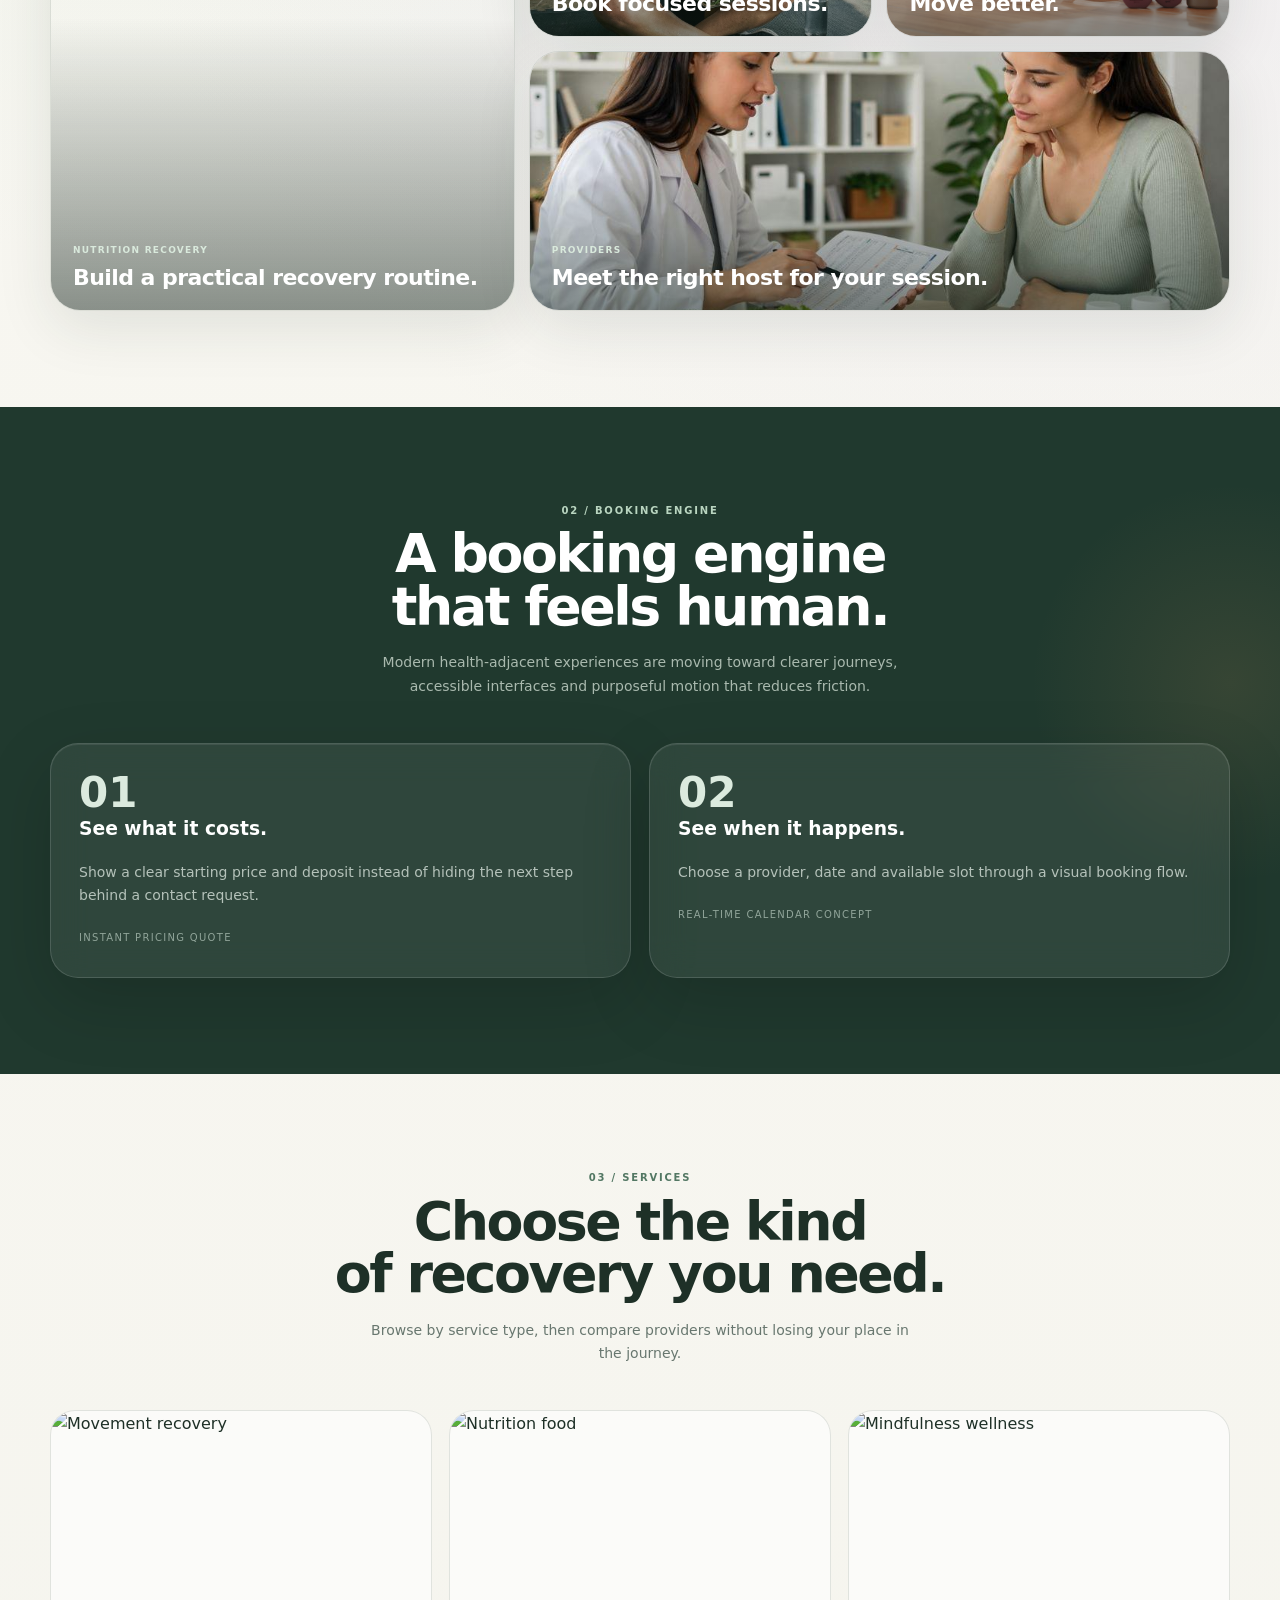
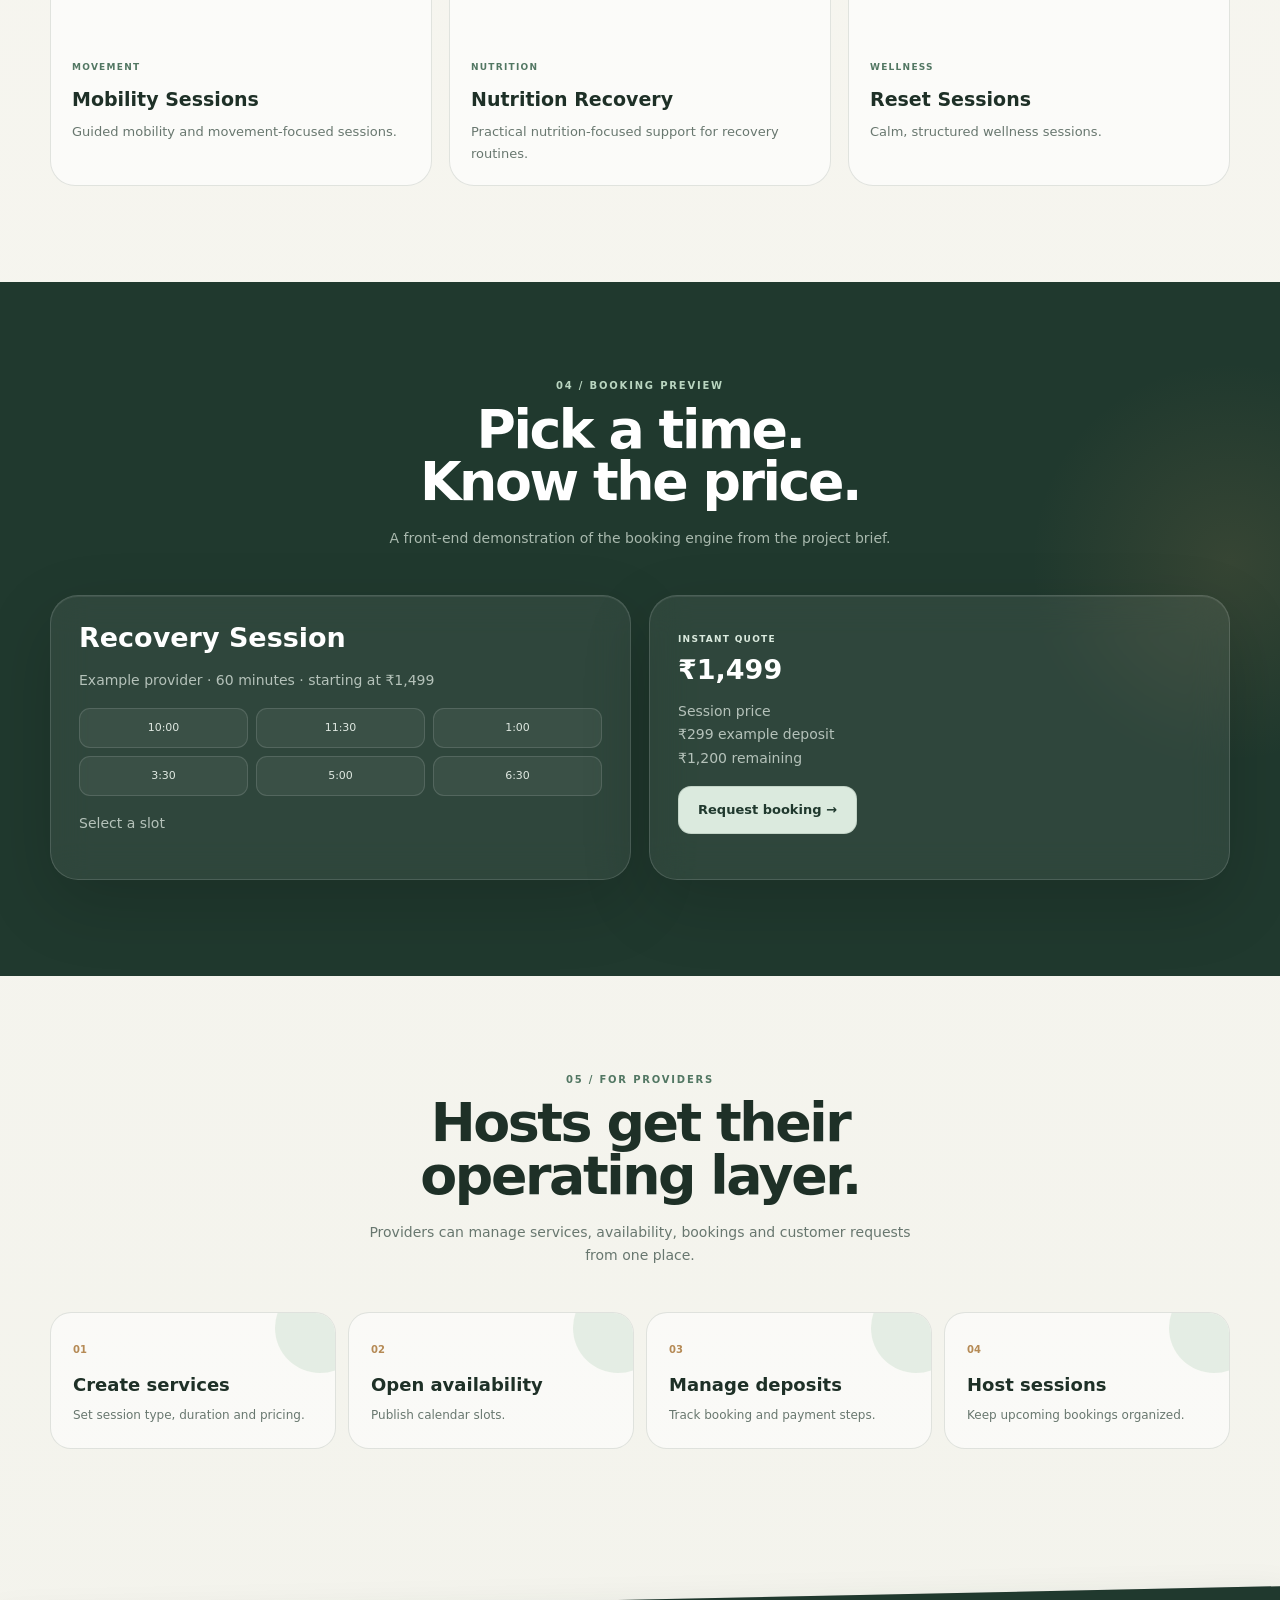
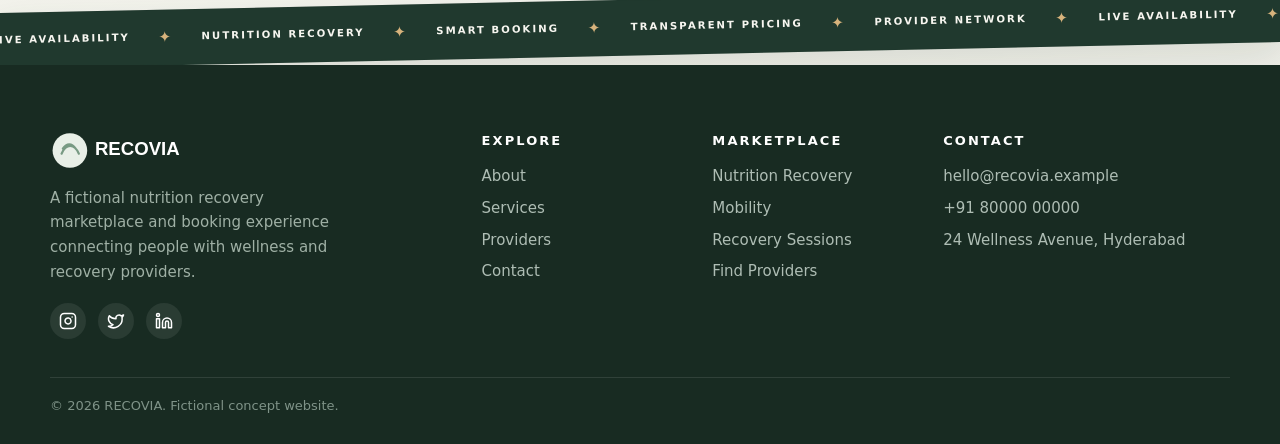
==== commit 2db9f6e9: "second commit" ====
--- a/index.html
+++ b/index.html
@@ -1,8 +1,8 @@
 <!doctype html><html lang="en"><head><meta charset="utf-8"><meta name="viewport" content="width=device-width,initial-scale=1"><meta name="theme-color" content="#20392e"><link rel="icon" href="assets/favicon.svg"><link rel="stylesheet" href="assets/css/style.css"><title>RECOVIA — Nutrition Recovery Marketplace</title></head><body><header class="nav nav-modern"><a class="brand" href="index.html" aria-label="RECOVIA home"><img src="assets/logo.svg" alt="RECOVIA"></a><div class="nav-live"><span class="live-dot"></span><span>Recovery network live</span></div><button class="menu" aria-label="Open navigation" aria-expanded="false"><span></span><span></span><span></span></button><nav class="navlinks" aria-label="Primary navigation"><a href="index.html">Home</a><a href="about.html">About</a><a href="services.html">Services</a><a href="providers.html">Providers</a><a class="nav-cta" href="contact.html">Book a session <span>↗</span></a></nav></header><div class="scroll-progress" aria-hidden="true"><span></span></div><main>
 <section class="container hero"><div class="hero-copy reveal"><div class="eyebrow">Nutrition Recovery Marketplace</div><div class="hero-title-wrap"><div class="h1-orbit orbit-one" aria-hidden="true"><i></i><i></i><i></i></div><div class="h1-orbit orbit-two" aria-hidden="true"><i></i><i></i></div><div class="h1-glow" aria-hidden="true"></div><div class="h1-float float-one" aria-hidden="true"><span class="mini-pulse"></span>LIVE SLOTS</div><div class="h1-float float-two" aria-hidden="true">NUTRIENT FLOW <b>+</b></div><h1><span class="line"><span class="word">Recovery,</span></span><span class="line"><span class="word">made <em>easier.</em></span></span></h1></div><p>Discover nutrition and recovery services, compare transparent pricing, check availability and book the right provider in one calm experience.</p><div class="actions"><a class="btn btn-primary" href="providers.html">Find a provider →</a><a class="btn btn-secondary" href="services.html">Explore services</a></div></div><div class="hero-visual reveal"><img class="hero-photo" src="https://images.unsplash.com/photo-1490645935967-10de6ba17061?auto=format&fit=crop&w=1800&q=88" alt="Healthy nutrition and recovery lifestyle"><div class="hero-badge"><b>SMART BOOKING</b><small>Availability · pricing · deposits</small></div><div class="hero-pill">REAL-TIME SLOTS</div></div></section>
 <div class="trustbar"><div class="container trustrow"><span>Transparent pricing</span><span>Live availability</span><span>Provider marketplace</span><span>Secure deposit flow</span><span>Host management</span></div></div>
-<section class="section container"><div class="section-head reveal"><div><div class="kicker">01 / Marketplace</div><h2>One place for<br>recovery support.</h2></div><p>RECOVIA brings nutrition recovery, mobility, wellness sessions and provider booking into one marketplace.</p></div><div class="bento"><article class="bento-card reveal"><img src="https://images.unsplash.com/photo-1512621776951-a57141f2eefd?auto=format&fit=crop&w=1500&q=88" alt="Healthy nutrition meal"><div class="bento-content"><span>NUTRITION RECOVERY</span><h3>Build a practical recovery routine.</h3></div></article><article class="bento-card reveal"><img src="https://images.unsplash.com/photo-1540555700478-4be289fbecef?auto=format&fit=crop&w=1500&q=88" alt="Wellness recovery treatment"><div class="bento-content"><span>RECOVERY</span><h3>Book focused sessions.</h3></div></article><article class="bento-card reveal"><img src="https://images.unsplash.com/photo-1518611012118-696072aa579a?auto=format&fit=crop&w=1500&q=88" alt="Mobility and movement"><div class="bento-content"><span>MOBILITY</span><h3>Move better.</h3></div></article><article class="bento-card reveal"><img src="https://images.unsplash.com/photo-1556761175-b413da4baf72?auto=format&fit=crop&w=1500&q=88" alt="Wellness consultation"><div class="bento-content"><span>PROVIDERS</span><h3>Meet the right host for your session.</h3></div></article></div></section>
+<section class="section container"><div class="section-head reveal"><div><div class="kicker">01 / Marketplace</div><h2>One place for<br>recovery support.</h2></div><p>RECOVIA brings nutrition recovery, mobility, wellness sessions and provider booking into one marketplace.</p></div><div class="bento"><article class="bento-card reveal"><img src="https://images.unsplash.com/photo-1512621776951-a57141f2eefd?auto=format&fit=crop&w=1500&q=88" alt="Healthy nutrition meal"><div class="bento-content"><span>NUTRITION RECOVERY</span><h3>Build a practical recovery routine.</h3></div></article><article class="bento-card reveal"><img src="assets/images/Book%20focused%20sessions.png" alt="Wellness recovery treatment"><div class="bento-content"><span>RECOVERY</span><h3>Book focused sessions.</h3></div></article><article class="bento-card reveal"><img src="assets/images/Move%20better.png" alt="Mobility and movement"><div class="bento-content"><span>MOBILITY</span><h3>Move better.</h3></div></article><article class="bento-card reveal"><img src="assets/images/Meet%20the%20right%20host%20for%20your%20session.png" alt="Wellness consultation"><div class="bento-content"><span>PROVIDERS</span><h3>Meet the right host for your session.</h3></div></article></div></section>
 <section class="section glass-section"><div class="container"><div class="section-head reveal"><div><div class="kicker">02 / Booking engine</div><h2>A booking engine<br>that feels human.</h2></div><p>Modern health-adjacent experiences are moving toward clearer journeys, accessible interfaces and purposeful motion that reduces friction.</p></div><div class="quote-grid"><article class="quote glass reveal"><strong>01</strong><h3>See what it costs.</h3><p>Show a clear starting price and deposit instead of hiding the next step behind a contact request.</p><small>Instant pricing quote</small></article><article class="quote glass reveal"><strong>02</strong><h3>See when it happens.</h3><p>Choose a provider, date and available slot through a visual booking flow.</p><small>Real-time calendar concept</small></article></div></div></section>
 <section class="section container"><div class="section-head reveal"><div><div class="kicker">03 / Services</div><h2>Choose the kind<br>of recovery you need.</h2></div><p>Browse by service type, then compare providers without losing your place in the journey.</p></div><div class="service-grid"><article class="service reveal"><img src="https://images.unsplash.com/photo-1544367567-0f2fcb009e0b?auto=format&fit=crop&w=1500&q=88" alt="Movement recovery"><div class="service-body"><span class="tag">MOVEMENT</span><h3>Mobility Sessions</h3><p>Guided mobility and movement-focused sessions.</p></div></article><article class="service reveal"><img src="https://images.unsplash.com/photo-1498837167922-ddd27525d352?auto=format&fit=crop&w=1500&q=88" alt="Nutrition food"><div class="service-body"><span class="tag">NUTRITION</span><h3>Nutrition Recovery</h3><p>Practical nutrition-focused support for recovery routines.</p></div></article><article class="service reveal"><img src="https://images.unsplash.com/photo-1506126613408-eca07ce68773?auto=format&fit=crop&w=1500&q=88" alt="Mindfulness wellness"><div class="service-body"><span class="tag">WELLNESS</span><h3>Reset Sessions</h3><p>Calm, structured wellness sessions.</p></div></article></div></section>
 <section class="section glass-section"><div class="container"><div class="section-head reveal"><div><div class="kicker">04 / Booking preview</div><h2>Pick a time.<br>Know the price.</h2></div><p>A front-end demonstration of the booking engine from the project brief.</p></div><div class="booking"><div class="booking-card glass reveal"><h3>Recovery Session</h3><p>Example provider · 60 minutes · starting at ₹1,499</p><div class="slot-grid"><button class="slot" data-time="10:00 AM">10:00</button><button class="slot" data-time="11:30 AM">11:30</button><button class="slot" data-time="1:00 PM">1:00</button><button class="slot" data-time="3:30 PM">3:30</button><button class="slot" data-time="5:00 PM">5:00</button><button class="slot" data-time="6:30 PM">6:30</button></div><p data-selected-slot>Select a slot</p></div><div class="booking-card glass reveal"><span class="tag" style="color:#dbeade">INSTANT QUOTE</span><h3>₹1,499</h3><p>Session price<br>₹299 example deposit<br>₹1,200 remaining</p><a class="btn" style="background:#dbeade;color:#20392e" href="contact.html">Request booking →</a></div></div></div></section>
-<section class="section container"><div class="section-head reveal"><div><div class="kicker">05 / For providers</div><h2>Hosts get their<br>operating layer.</h2></div><p>Providers can manage services, availability, bookings and customer requests from one place.</p></div><div class="process"><div class="process-card reveal"><b>01</b><h3>Create services</h3><p>Set session type, duration and pricing.</p></div><div class="process-card reveal"><b>02</b><h3>Open availability</h3><p>Publish calendar slots.</p></div><div class="process-card reveal"><b>03</b><h3>Manage deposits</h3><p>Track booking and payment steps.</p></div><div class="process-card reveal"><b>04</b><h3>Host sessions</h3><p>Keep upcoming bookings organized.</p></div></div></section><section class="motion-ticker" aria-label="RECOVIA marketplace highlights"><div class="ticker-track"><span>LIVE AVAILABILITY</span><b>✦</b><span>NUTRITION RECOVERY</span><b>✦</b><span>SMART BOOKING</span><b>✦</b><span>TRANSPARENT PRICING</span><b>✦</b><span>PROVIDER NETWORK</span><b>✦</b><span>LIVE AVAILABILITY</span><b>✦</b><span>NUTRITION RECOVERY</span><b>✦</b><span>SMART BOOKING</span><b>✦</b><span>TRANSPARENT PRICING</span><b>✦</b></div></section></main><footer class="footer"><div class="container footer-grid"><div><img src="assets/logo-footer.svg" alt="RECOVIA"><p>A fictional nutrition recovery marketplace and booking experience connecting people with wellness and recovery providers.</p></div><div><h4>Explore</h4><a href="about.html">About</a><a href="services.html">Services</a><a href="providers.html">Providers</a><a href="contact.html">Contact</a></div><div><h4>Marketplace</h4><a href="services.html">Nutrition Recovery</a><a href="services.html">Mobility</a><a href="services.html">Recovery Sessions</a><a href="providers.html">Find Providers</a></div><div><h4>Contact</h4><a href="mailto:hello@recovia.example">hello@recovia.example</a><a href="tel:+918000000000">+91 80000 00000</a><a href="contact.html">24 Wellness Avenue, Hyderabad</a></div></div><div class="container copyright">© 2026 RECOVIA. Fictional concept website.</div></footer><script src="assets/js/app.js"></script></body></html>+<section class="section container"><div class="section-head reveal"><div><div class="kicker">05 / For providers</div><h2>Hosts get their<br>operating layer.</h2></div><p>Providers can manage services, availability, bookings and customer requests from one place.</p></div><div class="process"><div class="process-card reveal"><b>01</b><h3>Create services</h3><p>Set session type, duration and pricing.</p></div><div class="process-card reveal"><b>02</b><h3>Open availability</h3><p>Publish calendar slots.</p></div><div class="process-card reveal"><b>03</b><h3>Manage deposits</h3><p>Track booking and payment steps.</p></div><div class="process-card reveal"><b>04</b><h3>Host sessions</h3><p>Keep upcoming bookings organized.</p></div></div></section><section class="motion-ticker" aria-label="RECOVIA marketplace highlights"><div class="ticker-track"><span>LIVE AVAILABILITY</span><b>✦</b><span>NUTRITION RECOVERY</span><b>✦</b><span>SMART BOOKING</span><b>✦</b><span>TRANSPARENT PRICING</span><b>✦</b><span>PROVIDER NETWORK</span><b>✦</b><span>LIVE AVAILABILITY</span><b>✦</b><span>NUTRITION RECOVERY</span><b>✦</b><span>SMART BOOKING</span><b>✦</b><span>TRANSPARENT PRICING</span><b>✦</b></div></section></main><footer class="footer"><div class="container footer-grid"><div><img src="assets/logo-footer.svg" alt="RECOVIA"><p>A fictional nutrition recovery marketplace and booking experience connecting people with wellness and recovery providers.</p><div class="social-icons"><a href="#" aria-label="Instagram"><svg width="18" height="18" viewBox="0 0 24 24" fill="none" stroke="currentColor" stroke-width="2" stroke-linecap="round" stroke-linejoin="round"><rect x="2" y="2" width="20" height="20" rx="5" ry="5"></rect><path d="M16 11.37A4 4 0 1 1 12.63 8 4 4 0 0 1 16 11.37z"></path><line x1="17.5" y1="6.5" x2="17.51" y2="6.5"></line></svg></a><a href="#" aria-label="Twitter"><svg width="18" height="18" viewBox="0 0 24 24" fill="none" stroke="currentColor" stroke-width="2" stroke-linecap="round" stroke-linejoin="round"><path d="M22 4s-.7 2.1-2 3.4c1.6 10-9.4 17.3-18 11.6 2.2.1 4.4-.6 6-2C3 15.5.5 9.6 3 5c2.2 2.6 5.6 4.1 9 4-.9-4.2 4-6.6 7-3.8 1.1 0 3-1.2 3-1.2z"></path></svg></a><a href="#" aria-label="LinkedIn"><svg width="18" height="18" viewBox="0 0 24 24" fill="none" stroke="currentColor" stroke-width="2" stroke-linecap="round" stroke-linejoin="round"><path d="M16 8a6 6 0 0 1 6 6v7h-4v-7a2 2 0 0 0-2-2 2 2 0 0 0-2 2v7h-4v-7a6 6 0 0 1 6-6z"></path><rect x="2" y="9" width="4" height="12"></rect><circle cx="4" cy="4" r="2"></circle></svg></a></div></div><div><h4>Explore</h4><a href="about.html">About</a><a href="services.html">Services</a><a href="providers.html">Providers</a><a href="contact.html">Contact</a></div><div><h4>Marketplace</h4><a href="services.html">Nutrition Recovery</a><a href="services.html">Mobility</a><a href="services.html">Recovery Sessions</a><a href="providers.html">Find Providers</a></div><div><h4>Contact</h4><a href="mailto:hello@recovia.example">hello@recovia.example</a><a href="tel:+918000000000">+91 80000 00000</a><a href="contact.html">24 Wellness Avenue, Hyderabad</a></div></div><div class="container copyright"><span>© 2026 RECOVIA. Fictional concept website.</span></div></footer><a href="#" class="back-to-top" aria-label="Back to top"><svg width="20" height="20" viewBox="0 0 24 24" fill="none" stroke="currentColor" stroke-width="2" stroke-linecap="round" stroke-linejoin="round"><line x1="12" y1="19" x2="12" y2="5"></line><polyline points="5 12 12 5 19 12"></polyline></svg></a><script src="assets/js/app.js"></script></body></html>
--- a/assets/css/style.css
+++ b/assets/css/style.css
@@ -1,18 +1,19 @@
 
 :root{--ink:#1e3027;--muted:#68776f;--paper:#f7f6f0;--white:#fffdf8;--sage:#dfeadf;--green:#527763;--deep:#20392e;--gold:#b58a55;--lav:#e8e5ef;--line:rgba(30,48,39,.12);--shadow:0 24px 70px rgba(43,58,49,.14)}
-*{box-sizing:border-box;margin:0;padding:0}html{scroll-behavior:smooth}body{font-family:Inter,system-ui,sans-serif;background:var(--paper);color:var(--ink);line-height:1.65;overflow-x:hidden}body:before{content:"";position:fixed;inset:0;z-index:-1;background:radial-gradient(circle at 8% 10%,#dfeadf66,transparent 24%),radial-gradient(circle at 92% 30%,#e8e5ef88,transparent 22%)}a{text-decoration:none;color:inherit}img{display:block;max-width:100%}button,input,textarea{font:inherit}.container{width:min(1180px,calc(100% - 40px));margin:auto}
+*{box-sizing:border-box;margin:0;padding:0}html{scroll-behavior:smooth;overflow-x:hidden}body{font-family:Inter,system-ui,sans-serif;background:var(--paper);color:var(--ink);line-height:1.65;overflow-x:hidden;width:100%;position:relative}body:before{content:"";position:fixed;inset:0;z-index:-1;background:radial-gradient(circle at 8% 10%,#dfeadf66,transparent 24%),radial-gradient(circle at 92% 30%,#e8e5ef88,transparent 22%)}a{text-decoration:none;color:inherit}img{display:block;max-width:100%}button,input,textarea{font:inherit}.container{width:min(1180px,calc(100% - 40px));margin:auto}
 main{padding-top:112px}.hero{min-height:calc(100vh - 112px);display:grid;grid-template-columns:.93fr 1.07fr;align-items:center;gap:55px;padding:48px 0 72px}.eyebrow,.kicker{font-size:10px;letter-spacing:.18em;text-transform:uppercase;font-weight:900;color:var(--green)}.eyebrow{display:inline-flex;gap:8px;align-items:center;margin-bottom:18px}.eyebrow:before{content:"";width:27px;height:1px;background:var(--gold)}.hero h1{font-size:clamp(46px,6vw,79px);line-height:.93;letter-spacing:-.065em;font-weight:900;max-width:620px}.hero h1 .line{display:block;overflow:hidden}.hero h1 .line span{display:inline-block;animation:wordIn 1s cubic-bezier(.18,.78,.24,1) both}.hero h1 .line:nth-child(2) span{animation-delay:.12s;color:var(--green)}@keyframes wordIn{from{opacity:0;transform:translateY(90px) rotateX(-35deg)}to{opacity:1;transform:none}}.hero-copy>p{max-width:560px;color:var(--muted);font-size:16px;margin:23px 0 26px}.actions{display:flex;gap:10px;flex-wrap:wrap}.btn{min-height:48px;border:1px solid var(--line);border-radius:13px;padding:0 19px;display:inline-flex;align-items:center;justify-content:center;font-size:13px;font-weight:850;cursor:pointer;transition:.28s}.btn-primary{background:var(--deep);color:#fff;box-shadow:0 13px 30px #20392e33}.btn-secondary{background:#ffffff88}.btn:hover{transform:translateY(-3px);box-shadow:0 15px 32px #2b3a311f}
 .hero-visual{height:570px;position:relative;display:flex;align-items:center;justify-content:center}.hero-photo{width:79%;height:520px;object-fit:cover;border-radius:42% 42% 18px 18px;box-shadow:var(--shadow);transform:rotate(2deg);animation:heroFloat 6s ease-in-out infinite}.hero-visual:before{content:"";position:absolute;width:73%;height:86%;border:1px solid #52776340;border-radius:42% 42% 18px 18px;transform:rotate(-5deg);animation:frameFloat 7s ease-in-out infinite}.hero-badge{position:absolute;left:3%;bottom:55px;background:#fffdf8d9;backdrop-filter:blur(16px);border:1px solid #ffffffdd;padding:14px 17px;border-radius:17px;box-shadow:var(--shadow);animation:badgeFloat 5s ease-in-out infinite}.hero-badge b{display:block;font-size:11px}.hero-badge small{color:var(--muted);font-size:10px}.hero-pill{position:absolute;right:4%;top:15%;padding:11px 13px;border-radius:999px;background:var(--deep);color:#fff;font-size:10px;font-weight:800;letter-spacing:.08em;animation:badgeFloat 5s ease-in-out infinite reverse}@keyframes heroFloat{50%{transform:rotate(-1deg) translateY(-10px) scale(1.012)}}@keyframes frameFloat{50%{transform:rotate(2deg) translateY(7px)}}@keyframes badgeFloat{50%{transform:translateY(-9px)}}
 .trustbar{border-block:1px solid var(--line);padding:15px 0;background:#ffffff4d}.trustrow{display:flex;justify-content:space-between;gap:20px;flex-wrap:wrap}.trustrow span{font-size:10px;letter-spacing:.13em;text-transform:uppercase;color:#78857d;font-weight:850}
-.section{padding:96px 0;position:relative}.section-head{display:flex;justify-content:space-between;align-items:end;gap:35px;margin-bottom:35px}.section h2{font-size:clamp(31px,4.2vw,55px);line-height:.98;letter-spacing:-.055em;margin-top:9px}.section-head p{max-width:460px;color:var(--muted);font-size:14px}
+.section{padding:96px 0;position:relative}.section-head{display:flex;flex-direction:column;align-items:center;text-align:center;gap:18px;margin-bottom:45px}.section h2{font-size:clamp(31px,4.2vw,55px);line-height:.98;letter-spacing:-.055em;margin-top:9px}.section-head p{max-width:580px;color:var(--muted);font-size:14px;margin:0 auto}
 .bento{display:grid;grid-template-columns:1.15fr .85fr .85fr;grid-template-rows:260px 260px;gap:15px}.bento-card{position:relative;border-radius:27px;overflow:hidden;border:1px solid var(--line);box-shadow:0 16px 50px #2b3a3114;transition:.5s}.bento-card:first-child{grid-row:span 2}.bento-card:nth-child(4){grid-column:2/4}.bento-card img{width:100%;height:100%;object-fit:cover;transition:.8s}.bento-card:hover img{transform:scale(1.065)}.bento-card:after{content:"";position:absolute;inset:0;background:linear-gradient(180deg,transparent 30%,#14251db8)}.bento-content{position:absolute;z-index:2;left:22px;right:22px;bottom:20px;color:white}.bento-content span,.tag{font-size:9px;letter-spacing:.14em;font-weight:900}.bento-content span{color:#d9e9dc}.bento-content h3{font-size:22px;line-height:1.05;margin-top:5px}.bento-card:hover{transform:translateY(-6px)}
-.glass-section{background:var(--deep);color:white;overflow:hidden}.glass-section .kicker{color:#b9d5c0}.glass-section .section-head p{color:#a9b9ae}.glass{border:1px solid #ffffff24;background:#ffffff12;backdrop-filter:blur(18px);border-radius:28px;box-shadow:inset 0 1px #ffffff14,0 24px 70px #00000029}.quote-grid,.booking{display:grid;grid-template-columns:1fr 1fr;gap:18px}.quote,.booking-card{padding:28px}.quote strong{font-size:42px;display:block;color:#dbeade;line-height:1}.quote p,.booking-card p{color:#b5c2ba;font-size:14px;margin:16px 0}.quote small{color:#91a59a;font-size:10px;text-transform:uppercase;letter-spacing:.13em}.booking-card h3{font-size:27px;line-height:1.05}.slot-grid{display:grid;grid-template-columns:repeat(3,1fr);gap:8px}.slot{border:1px solid #ffffff22;background:#ffffff0d;color:#dfe8e1;border-radius:11px;padding:10px;text-align:center;font-size:11px;cursor:pointer;transition:.25s}.slot:hover,.slot.selected{background:#dbeade;color:var(--deep);border-color:#dbeade;transform:translateY(-2px)}
+.glass-section{background:var(--deep);color:white;overflow:hidden}.glass-section .kicker{color:#b9d5c0}.glass-section .section-head p{color:#a9b9ae}.glass{border:1px solid #ffffff24;background:#ffffff12;backdrop-filter:blur(18px);border-radius:28px;box-shadow:inset 0 1px #ffffff14,0 24px 70px #00000029}.quote-grid,.booking{display:grid;grid-template-columns:1fr 1fr;gap:18px}.quote,.booking-card{padding:28px}.quote strong{font-size:42px;display:block;color:#dbeade;line-height:1}.quote p,.booking-card p{color:#b5c2ba;font-size:14px;margin:16px 0}.quote small{color:#91a59a;font-size:10px;text-transform:uppercase;letter-spacing:.13em}.booking-card h3{font-size:27px;line-height:1.05}.slot-grid{display:grid;grid-template-columns:repeat(3,1fr);gap:8px}.slot{border:1px solid #ffffff22;background:#ffffff0d;color:#dfe8e1;border-radius:11px;padding:10px;text-align:center;font-size:11px;cursor:pointer;transition:.25s}.slot:hover,.slot.selected{background:#dbeade;color:var(--deep);border-color:#dbeade;transform:translateY(-2px)}.booking-card:not(.glass) .slot{color:var(--deep);border-color:var(--line);background:#ffffff88;font-weight:700}.booking-card:not(.glass) .slot:hover{background:var(--green);color:#fff;border-color:var(--green)}
 .service-grid,.provider-grid{display:grid;grid-template-columns:repeat(3,1fr);gap:17px}.service,.provider{overflow:hidden;border-radius:25px;border:1px solid var(--line);background:#ffffff99;transition:.38s}.service:hover,.provider:hover{transform:translateY(-7px);box-shadow:var(--shadow)}.service img,.provider img{width:100%;height:220px;object-fit:cover;transition:.7s}.provider img{height:240px}.service:hover img,.provider:hover img{transform:scale(1.045)}.service-body,.provider-body{padding:21px}.service-body h3,.provider h3{font-size:19px}.service-body p,.provider-body p{font-size:13px;color:var(--muted);margin-top:6px}.tag{display:inline-flex;color:var(--green);margin-bottom:9px}.provider-top{display:flex;justify-content:space-between;gap:10px}.rating{font-size:11px;color:var(--gold);font-weight:900}.chips{display:flex;gap:6px;flex-wrap:wrap}.chip{padding:5px 8px;border-radius:999px;background:var(--sage);color:var(--green);font-size:9px;font-weight:850}
 .process{display:grid;grid-template-columns:repeat(4,1fr);gap:12px}.process-card{padding:22px;border:1px solid var(--line);border-radius:21px;background:#ffffff88}.process-card b{color:var(--gold);font-size:10px}.process-card h3{font-size:18px;margin:9px 0 6px}.process-card p{color:var(--muted);font-size:12px}
 .page-hero{padding:62px 0 70px;text-align:center;position:relative}.page-hero h1{font-size:clamp(43px,6vw,73px);line-height:.94;letter-spacing:-.06em}.page-hero h1 em{font-style:normal;color:var(--green)}.page-hero p{max-width:650px;margin:18px auto 0;color:var(--muted);font-size:15px}.quote-large{display:grid;grid-template-columns:1.1fr .9fr;gap:22px;align-items:stretch}.quote-photo{min-height:400px;border-radius:30px;overflow:hidden}.quote-photo img{width:100%;height:100%;object-fit:cover}.quote-copy{padding:35px}.quote-copy blockquote{font-size:29px;line-height:1.1;letter-spacing:-.04em}.quote-copy p{color:var(--muted);font-size:13px;margin:18px 0}
 .contact-grid{display:grid;grid-template-columns:.8fr 1.2fr;gap:20px}.contact-box,.form-box{background:#ffffff99;border:1px solid var(--line);border-radius:26px;padding:28px}.contact-item{padding:17px 0;border-bottom:1px solid var(--line)}.contact-item:last-child{border:0}.contact-item small{display:block;color:var(--green);font-size:9px;text-transform:uppercase;letter-spacing:.15em;font-weight:900}.contact-item p{font-size:13px;margin-top:3px}.form{display:grid;grid-template-columns:1fr 1fr;gap:12px}.field{display:grid;gap:6px}.field.full{grid-column:1/-1}.field label{font-size:11px;font-weight:800}.field input,.field textarea{width:100%;border:1px solid var(--line);background:#fffdf8;border-radius:12px;padding:12px 13px;color:var(--ink);outline:none;font-size:13px}.field textarea{min-height:140px;resize:vertical}.field input:focus,.field textarea:focus{border-color:var(--green);box-shadow:0 0 0 3px #5277631a}.map{height:290px;margin-top:20px;border-radius:24px;overflow:hidden;border:1px solid var(--line)}.map iframe{width:100%;height:100%;border:0;filter:saturate(.7)}
-.footer{background:#182b22;color:#fff;padding:65px 0 28px;position:relative;overflow:hidden}.footer-grid{display:grid;grid-template-columns:1.4fr .7fr .7fr 1fr;gap:30px;position:relative;z-index:2}.footer img{width:154px;height:auto;display:block;filter:none}.footer p{color:#9fb0a5;font-size:12px;max-width:300px;margin-top:15px}.footer h4{font-size:10px;text-transform:uppercase;letter-spacing:.16em;margin-bottom:13px}.footer a{display:block;color:#aebdb4;font-size:12px;margin:7px 0}.footer a:hover{color:white}.copyright{border-top:1px solid #ffffff1a;margin-top:38px;padding-top:17px;color:#7f9388;font-size:10px;position:relative;z-index:2}12%{opacity:.6}55%{transform:translate(25px,-430px) scale(1)}100%{transform:translate(-35px,-760px) scale(1.15);opacity:0}}
+.footer{background:#182b22;color:#fff;padding:65px 0 28px;position:relative;overflow:hidden}.footer-grid{display:grid;grid-template-columns:1.4fr .7fr .7fr 1fr;gap:30px;position:relative;z-index:2}.footer img{width:154px;height:auto;display:block;filter:none}.footer p{color:#9fb0a5;font-size:15px;max-width:300px;margin-top:15px}.footer h4{font-size:13px;text-transform:uppercase;letter-spacing:.16em;margin-bottom:13px}.footer a{display:block;color:#aebdb4;font-size:15px;margin:7px 0}.footer a:hover{color:white}.copyright{border-top:1px solid #ffffff1a;margin-top:38px;padding-top:17px;color:#7f9388;font-size:13px;position:relative;z-index:2;display:flex;justify-content:space-between;align-items:center}.social-icons{display:flex;gap:12px;margin-top:18px}.social-icons a{display:inline-flex;align-items:center;justify-content:center;width:36px;height:36px;border-radius:50%;background:#ffffff14;color:#fff;transition:.3s;margin:0}.social-icons a:hover{background:var(--green);transform:translateY(-3px)}.back-to-top{position:fixed;bottom:25px;right:25px;z-index:9999;display:flex;align-items:center;justify-content:center;width:48px;height:48px;background:var(--deep);color:#fff;border-radius:50%;box-shadow:0 12px 30px rgba(32,57,46,.25);transition:.3s;border:1px solid #ffffff24}.back-to-top:hover{background:var(--green);color:#fff;transform:translateY(-5px);box-shadow:0 18px 40px rgba(32,57,46,.35);border-color:#ffffff50}12%{opacity:.6}55%{transform:translate(25px,-430px) scale(1)}100%{transform:translate(-35px,-760px) scale(1.15);opacity:0}}
 .reveal{opacity:0;transform:translateY(35px);transition:opacity .8s cubic-bezier(.2,.8,.2,1),transform .8s cubic-bezier(.2,.8,.2,1)}.reveal.visible{opacity:1;transform:none}.from-left{transform:translateX(-65px)}.from-right{transform:translateX(65px)}.from-left.visible,.from-right.visible{transform:none}.notice{display:none;margin-top:12px;padding:11px;border-radius:10px;background:var(--sage);color:var(--green);font-size:12px}
+.faq-section{padding-top:20px}.faq-list{max-width:800px;margin:0 auto;display:flex;flex-direction:column;gap:15px}.faq-item{background:#ffffffb3;border:1px solid var(--line);border-radius:18px;overflow:hidden;transition:.3s}.faq-item summary{display:flex;justify-content:space-between;align-items:center;padding:22px 25px;font-size:16px;font-weight:800;color:var(--deep);cursor:pointer;list-style:none;transition:background .3s}.faq-item summary:hover{background:#ffffff}.faq-item summary::-webkit-details-marker{display:none}.faq-arrow{transition:transform .4s cubic-bezier(.2,.8,.2,1);color:var(--green)}.faq-item[open] .faq-arrow{transform:rotate(180deg)}.faq-content{padding:0 25px 22px;color:var(--muted);font-size:14px;line-height:1.6;animation:fade-in .4s ease}@keyframes fade-in{from{opacity:0;transform:translateY(-5px)}to{opacity:1;transform:none}}.contact-socials a{display:inline-flex;align-items:center;justify-content:center;width:42px;height:42px;border-radius:50%;background:#ffffffb3;color:var(--deep);border:1px solid var(--line);transition:.3s}.contact-socials a:hover{background:var(--green);color:#fff;border-color:var(--green);transform:translateY(-3px)}
 @media(max-width:950px){.navlinks{display:none;position:absolute;top:78px;left:0;right:0;flex-direction:column;align-items:stretch;padding:9px;background:#fffdf8f5;backdrop-filter:blur(18px);border:1px solid var(--line);border-radius:18px}.navlinks.open{display:flex;animation:drop .3s ease}.navlinks a{text-align:center}.menu{display:block}.hero{grid-template-columns:1fr;gap:10px}.hero-visual{height:450px}.bento{grid-template-columns:1fr 1fr;grid-template-rows:260px 220px 220px}.bento-card:first-child{grid-row:span 2}.bento-card:nth-child(4){grid-column:1/3}.service-grid,.provider-grid{grid-template-columns:1fr 1fr}.booking,.quote-large{grid-template-columns:1fr}.process{grid-template-columns:1fr 1fr}.footer-grid{grid-template-columns:1fr 1fr}.contact-grid{grid-template-columns:1fr 1fr}@keyframes drop{from{opacity:0;transform:translateY(-8px) scale(.98)}to{opacity:1;transform:none}}}
 @media(max-width:620px){.container{width:calc(100% - 26px)}.nav{height:62px;top:8px}.brand img{width:127px}.hero{padding-top:25px}.hero h1{font-size:clamp(41px,13vw,59px)}.hero-copy>p{font-size:14px}.hero-visual{height:350px}.hero-photo{height:320px;width:86%}.hero-badge{left:0;bottom:15px}.hero-pill{right:0;top:9%}.section{padding:70px 0}.section-head{display:block}.section-head p{margin-top:14px}.bento{grid-template-columns:1fr;grid-template-rows:300px 210px 210px 210px}.bento-card:first-child{grid-row:auto}.bento-card:nth-child(4){grid-column:auto}.quote-grid,.service-grid,.provider-grid,.process,.contact-grid{grid-template-columns:1fr}.slot-grid{grid-template-columns:repeat(2,1fr)}.quote-photo{min-height:300px}.form{grid-template-columns:1fr}.field.full{grid-column:auto}.footer-grid{grid-template-columns:1fr}.actions .btn{width:100%}.page-hero{padding:45px 0 55px}.page-hero h1{font-size:44px}.trustrow{justify-content:flex-start}.trustrow span{font-size:9px}}
 @media(prefers-reduced-motion:reduce){*,*:before,*:after{animation-duration:.001ms!important;animation-iteration-count:1!important;scroll-behavior:auto!important;transition-duration:.001ms!important}}
@@ -24,7 +25,7 @@
 .brand{position:relative;z-index:2;display:flex;align-items:center;flex:0 0 auto}.brand img{width:142px;display:block}
 .nav-live{position:relative;z-index:2;display:inline-flex;align-items:center;gap:7px;padding:8px 10px;border:1px solid rgba(82,119,99,.14);border-radius:999px;background:rgba(223,234,223,.48);color:#527763;font-size:9px;font-weight:900;letter-spacing:.08em;text-transform:uppercase;white-space:nowrap}.live-dot{width:7px;height:7px;border-radius:50%;background:#6ca078;box-shadow:0 0 0 0 rgba(108,160,120,.45);animation:livePulse 1.8s infinite}@keyframes livePulse{70%{box-shadow:0 0 0 7px rgba(108,160,120,0)}100%{box-shadow:0 0 0 0 rgba(108,160,120,0)}}
 .navlinks{position:relative;z-index:2;margin-left:auto;display:flex;align-items:center;gap:4px}.navlinks a{position:relative;isolation:isolate;display:inline-flex;align-items:center;gap:7px;padding:11px 14px;border-radius:14px;color:#627168;font-size:11px;font-weight:850;letter-spacing:.01em;transition:color .25s,background .25s,transform .25s}.navlinks a:before{content:"";position:absolute;inset:3px;border-radius:11px;background:rgba(223,234,223,.82);transform:scale(.72);opacity:0;transition:.28s cubic-bezier(.2,.8,.2,1);z-index:-1}.navlinks a:hover,.navlinks a.active{color:var(--deep)!important;transform:translateY(-1px)}.navlinks a:hover:before,.navlinks a.active:before{transform:scale(1);opacity:1}.navlinks a:after{content:"";position:absolute;left:50%;bottom:6px;width:4px;height:4px;border-radius:50%;background:var(--gold);transform:translateX(-50%) scale(0);transition:.28s}.navlinks a:hover:after,.navlinks a.active:after{transform:translateX(-50%) scale(1)}
-.navlinks .nav-cta{margin-left:5px;color:#fff!important;padding:12px 16px;border-radius:15px;background:var(--deep);color:#fff;box-shadow:0 10px 22px rgba(32,57,46,.2);overflow:hidden}.navlinks .nav-cta:before{inset:0;background:linear-gradient(110deg,transparent 20%,rgba(255,255,255,.15) 50%,transparent 80%);transform:translateX(-120%);opacity:1}.navlinks .nav-cta:hover:before{transform:translateX(120%);transition:transform .65s}.navlinks .nav-cta:hover{color:#fff!important}.navlinks .nav-cta:after{display:none}.nav-cta span{font-size:14px;line-height:1;transition:transform .25s}.nav-cta:hover span{transform:translate(2px,-2px)}
+.navlinks a.nav-cta{margin-left:5px;color:#fff!important;padding:12px 16px;border-radius:15px;background:var(--deep);box-shadow:0 10px 22px rgba(32,57,46,.2);overflow:hidden}.navlinks a.nav-cta:before{inset:0;background:linear-gradient(110deg,transparent 20%,rgba(255,255,255,.15) 50%,transparent 80%);transform:translateX(-120%);opacity:1}.navlinks a.nav-cta:hover:before{transform:translateX(120%);transition:transform .65s}.navlinks a.nav-cta:hover,.navlinks a.nav-cta.active{color:#fff!important}.navlinks a.nav-cta:after{display:none}.nav-cta span{font-size:14px;line-height:1;transition:transform .25s}.nav-cta:hover span{transform:translate(2px,-2px)}
 .menu{position:relative;z-index:3;display:none;width:43px;height:43px;border:1px solid var(--line);border-radius:13px;background:rgba(255,255,255,.72);cursor:pointer;padding:10px}.menu span{display:block;width:20px;height:1.5px;background:var(--deep);margin:4px auto;transition:.3s}.menu.open span:nth-child(1){transform:translateY(5.5px) rotate(45deg)}.menu.open span:nth-child(2){opacity:0;transform:scaleX(0)}.menu.open span:nth-child(3){transform:translateY(-5.5px) rotate(-45deg)}
 /* Hero motion system: orbiting recovery signals + content-aware motion */
 .hero-title-wrap{position:relative;width:min(700px,100%);isolation:isolate}.hero-title-wrap h1{position:relative;z-index:3}.hero-title-wrap h1 em{font-style:normal;color:var(--green);display:inline-block;position:relative}.hero-title-wrap h1 em:after{content:"";position:absolute;left:0;right:0;bottom:-5px;height:3px;border-radius:9px;background:linear-gradient(90deg,transparent,var(--gold),transparent);transform:scaleX(.25);animation:underlineBreath 2.8s ease-in-out infinite}@keyframes underlineBreath{50%{transform:scaleX(1);opacity:.65}}
@@ -61,7 +62,7 @@
 /* Motion ticker */
 .motion-ticker{overflow:hidden;border-top:1px solid rgba(30,48,39,.1);border-bottom:1px solid rgba(30,48,39,.1);background:#20392e;color:#f7f6f0;transform:rotate(-1.2deg) scale(1.015);margin:55px 0 10px;padding:14px 0;box-shadow:0 18px 45px rgba(32,57,46,.14)}.ticker-track{width:max-content;display:flex;align-items:center;gap:28px;animation:tickerMove 30s linear infinite;text-transform:uppercase;font-size:10px;font-weight:900;letter-spacing:.2em;white-space:nowrap}.ticker-track b{color:#d7b37c;font-size:15px}@keyframes tickerMove{to{transform:translateX(-50%)}}
 /* Scroll scenes */
-.section{position:relative}.section:has(.bento):before{content:"RECOVERY / SYSTEM";position:absolute;right:1%;top:15%;writing-mode:vertical-rl;font-size:8px;letter-spacing:.22em;color:rgba(30,48,39,.28);font-weight:900}.section-head h2{letter-spacing:-.045em}.section-head h2 br{display:block}.section-head p{max-width:560px}.bento{gap:14px}.bento-card{border-radius:30px;overflow:hidden;box-shadow:0 18px 55px rgba(30,48,39,.1);transition:transform .7s var(--motion-ease),box-shadow .7s var(--motion-ease)}.bento-card:after,.service:after{content:"";position:absolute;inset:0;background:linear-gradient(180deg,transparent 45%,rgba(20,36,28,.62));opacity:.78;pointer-events:none}.bento-card img,.service img{transition:transform 1s var(--motion-ease),filter .8s ease}.bento-card:hover,.service:hover{box-shadow:0 28px 75px rgba(30,48,39,.17)}.bento-card:hover img,.service:hover img{transform:scale(1.08);filter:saturate(1.05)}.bento-content{z-index:3}.bento-content h3{letter-spacing:-.025em}
+.section{position:relative}.section:has(.bento):before{content:"RECOVERY / SYSTEM";position:absolute;right:1%;top:15%;writing-mode:vertical-rl;font-size:8px;letter-spacing:.22em;color:rgba(30,48,39,.28);font-weight:900}.section-head h2{letter-spacing:-.045em}.section-head h2 br{display:block}.section-head p{max-width:560px}.bento{gap:14px}.bento-card{border-radius:30px;overflow:hidden;box-shadow:0 18px 55px rgba(30,48,39,.1);transition:transform .7s var(--motion-ease),box-shadow .7s var(--motion-ease)}.bento-card:after{content:"";position:absolute;inset:0;background:linear-gradient(180deg,transparent 45%,rgba(20,36,28,.62));opacity:.78;pointer-events:none}.bento-card img,.service img{transition:transform 1s var(--motion-ease),filter .8s ease}.bento-card:hover,.service:hover{box-shadow:0 28px 75px rgba(30,48,39,.17)}.bento-card:hover img,.service:hover img{transform:scale(1.08);filter:saturate(1.05)}.bento-content{z-index:3}.bento-content h3{letter-spacing:-.025em}
 .glass-section{position:relative;overflow:hidden}.glass-section:before{content:"";position:absolute;width:420px;height:420px;right:-160px;top:10%;border-radius:50%;background:radial-gradient(circle,rgba(181,138,85,.15),transparent 67%);animation:ambient 10s ease-in-out infinite}@keyframes ambient{50%{transform:translate(-60px,30px) scale(1.2)}}.quote,.booking-card{transition:transform .5s var(--motion-ease),box-shadow .5s var(--motion-ease),border-color .5s ease}.quote:hover,.booking-card:hover{transform:translateY(-8px);box-shadow:0 28px 70px rgba(30,48,39,.14);border-color:rgba(82,119,99,.25)}
 .process-card{position:relative;overflow:hidden;transition:transform .5s var(--motion-ease),background .5s ease}.process-card:before{content:"";position:absolute;width:90px;height:90px;border-radius:50%;right:-30px;top:-30px;background:rgba(223,234,223,.8);transition:transform .5s var(--motion-ease)}.process-card:hover:before{transform:scale(2.1)}.process-card>*{position:relative;z-index:1}
 /* Inner pages become editorial motion posters */
